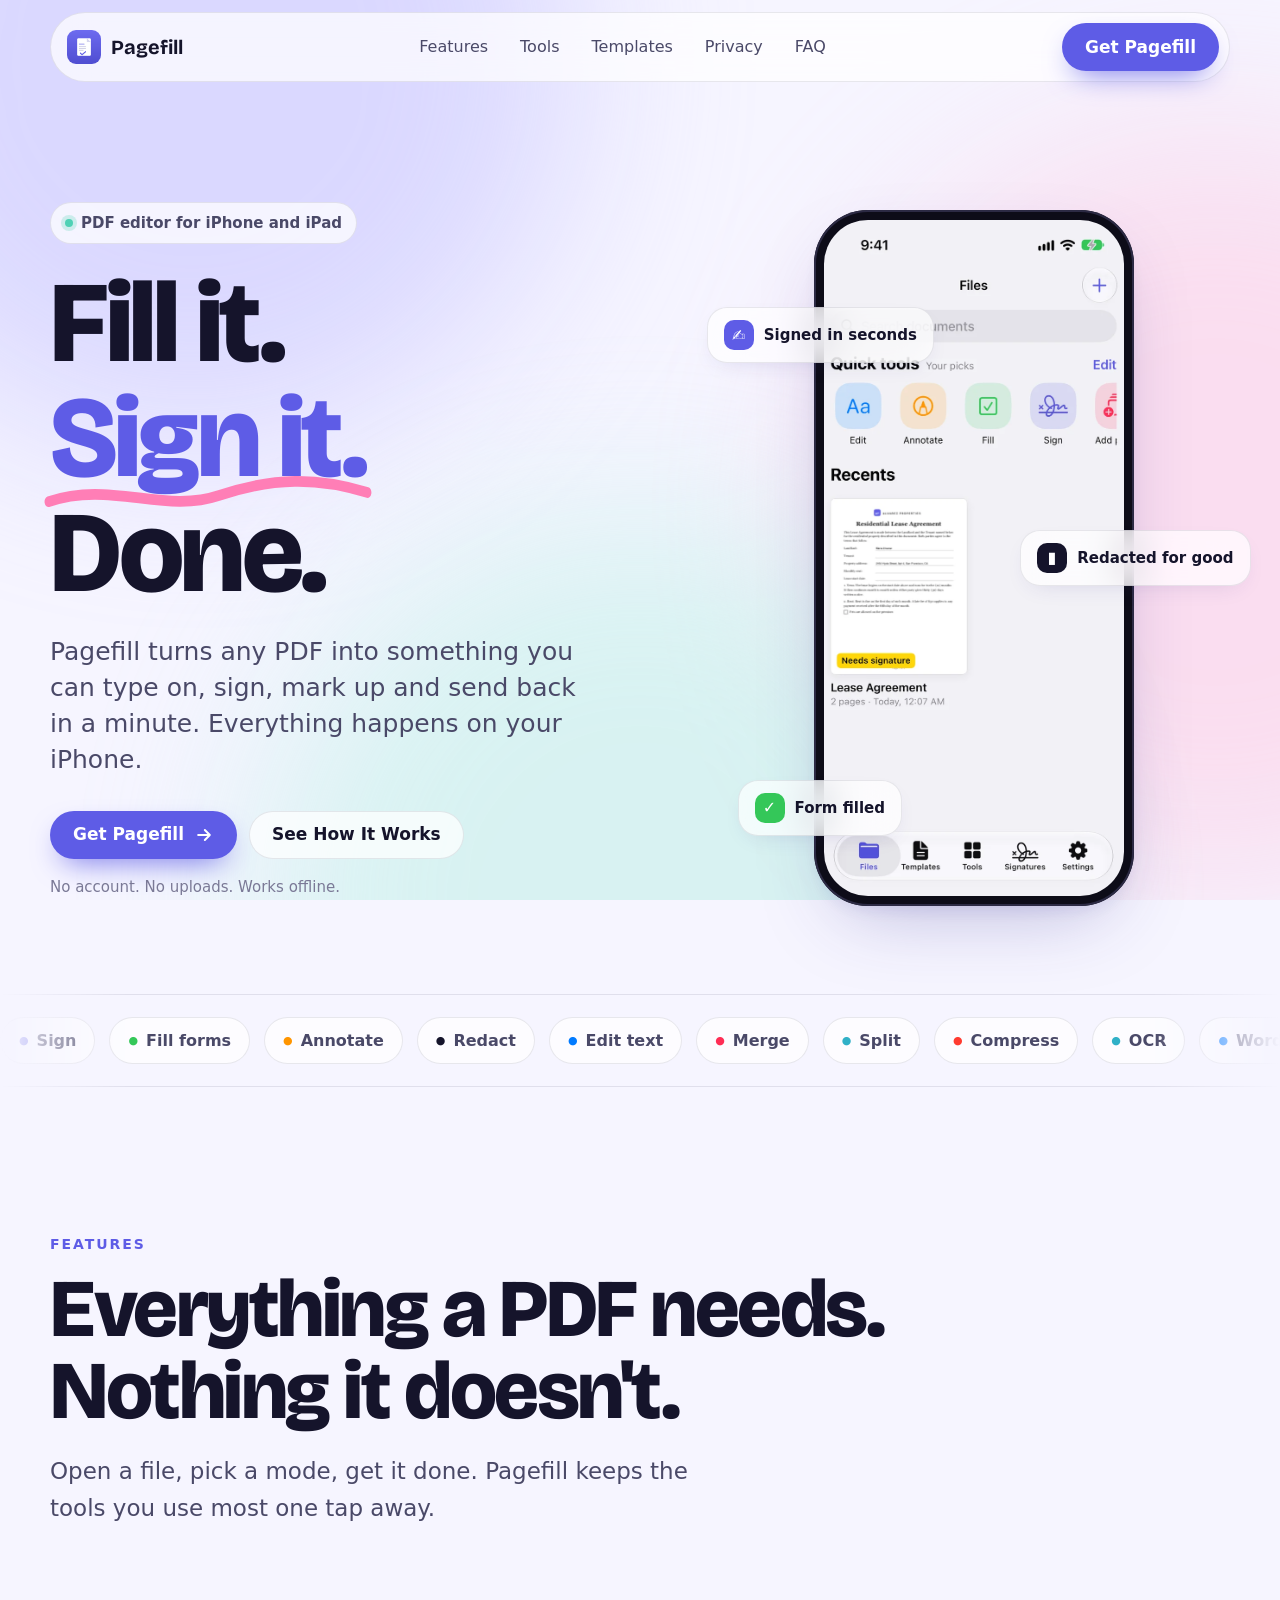
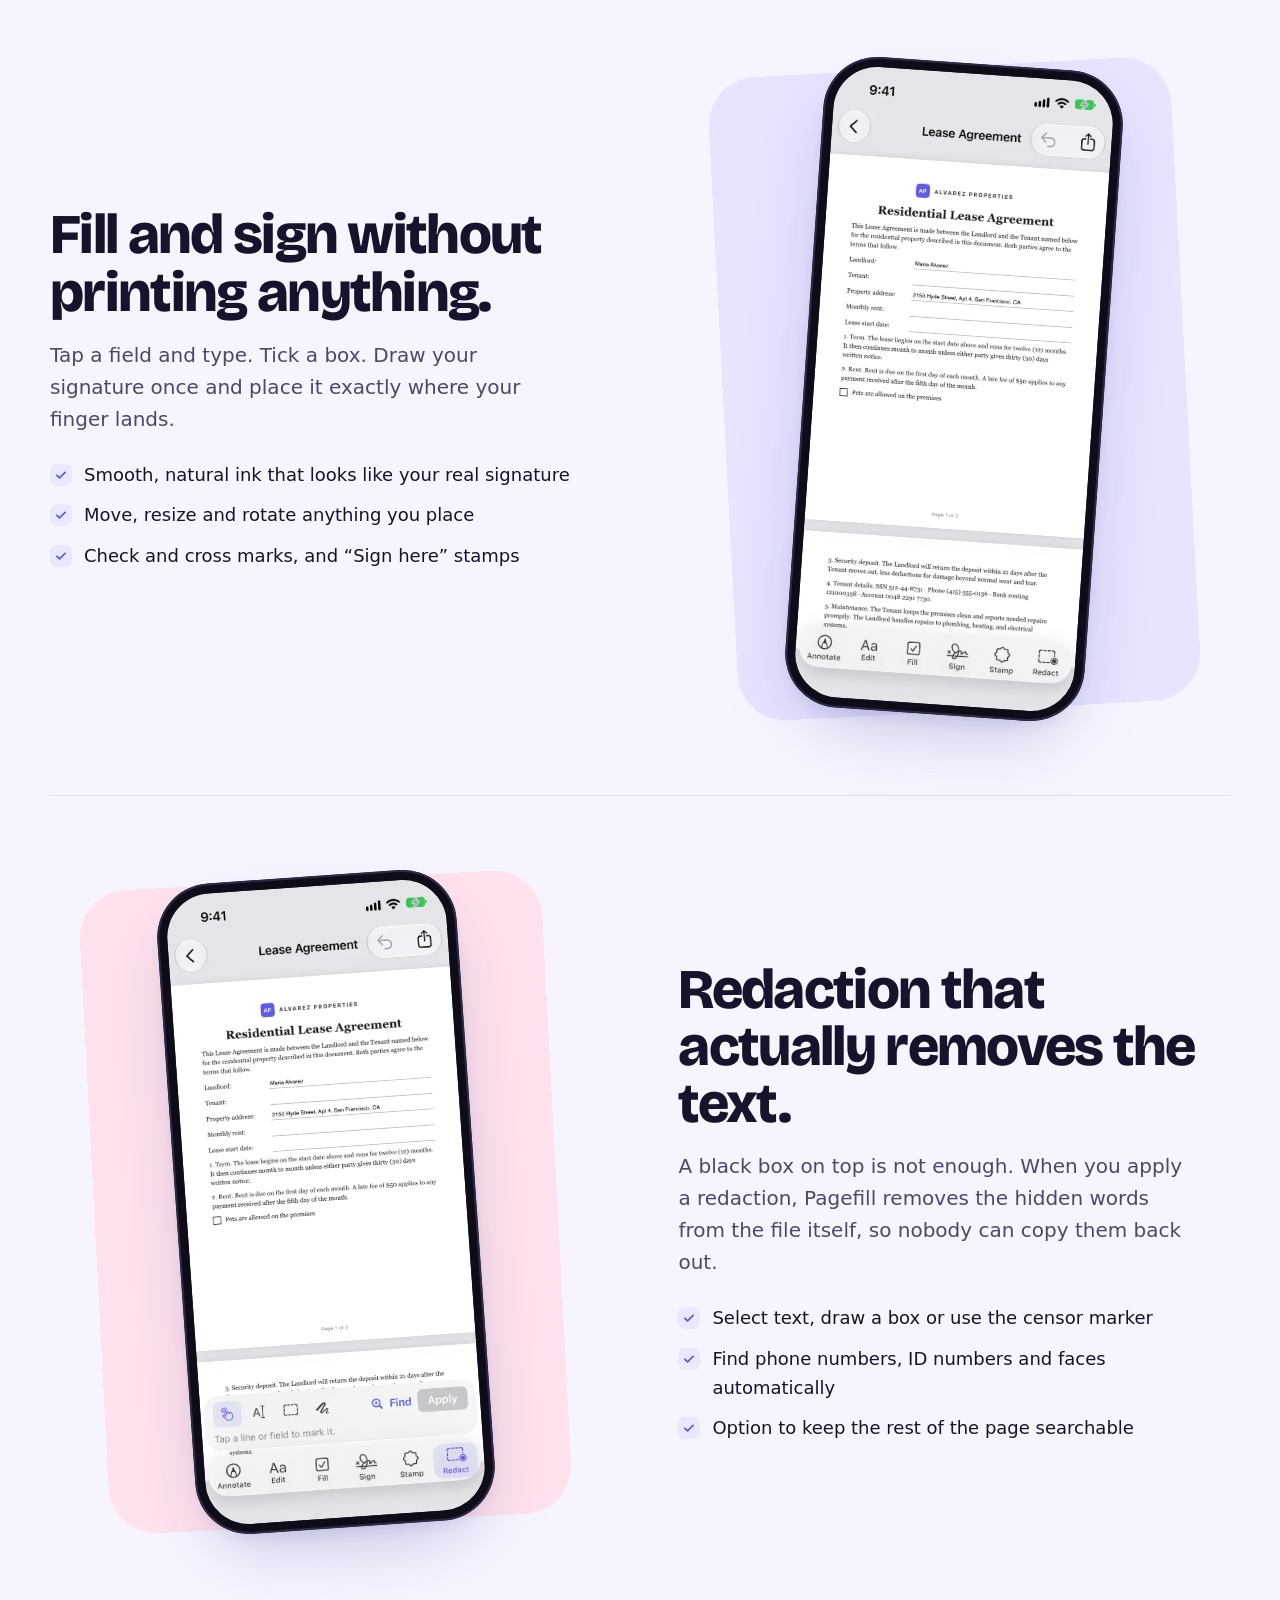
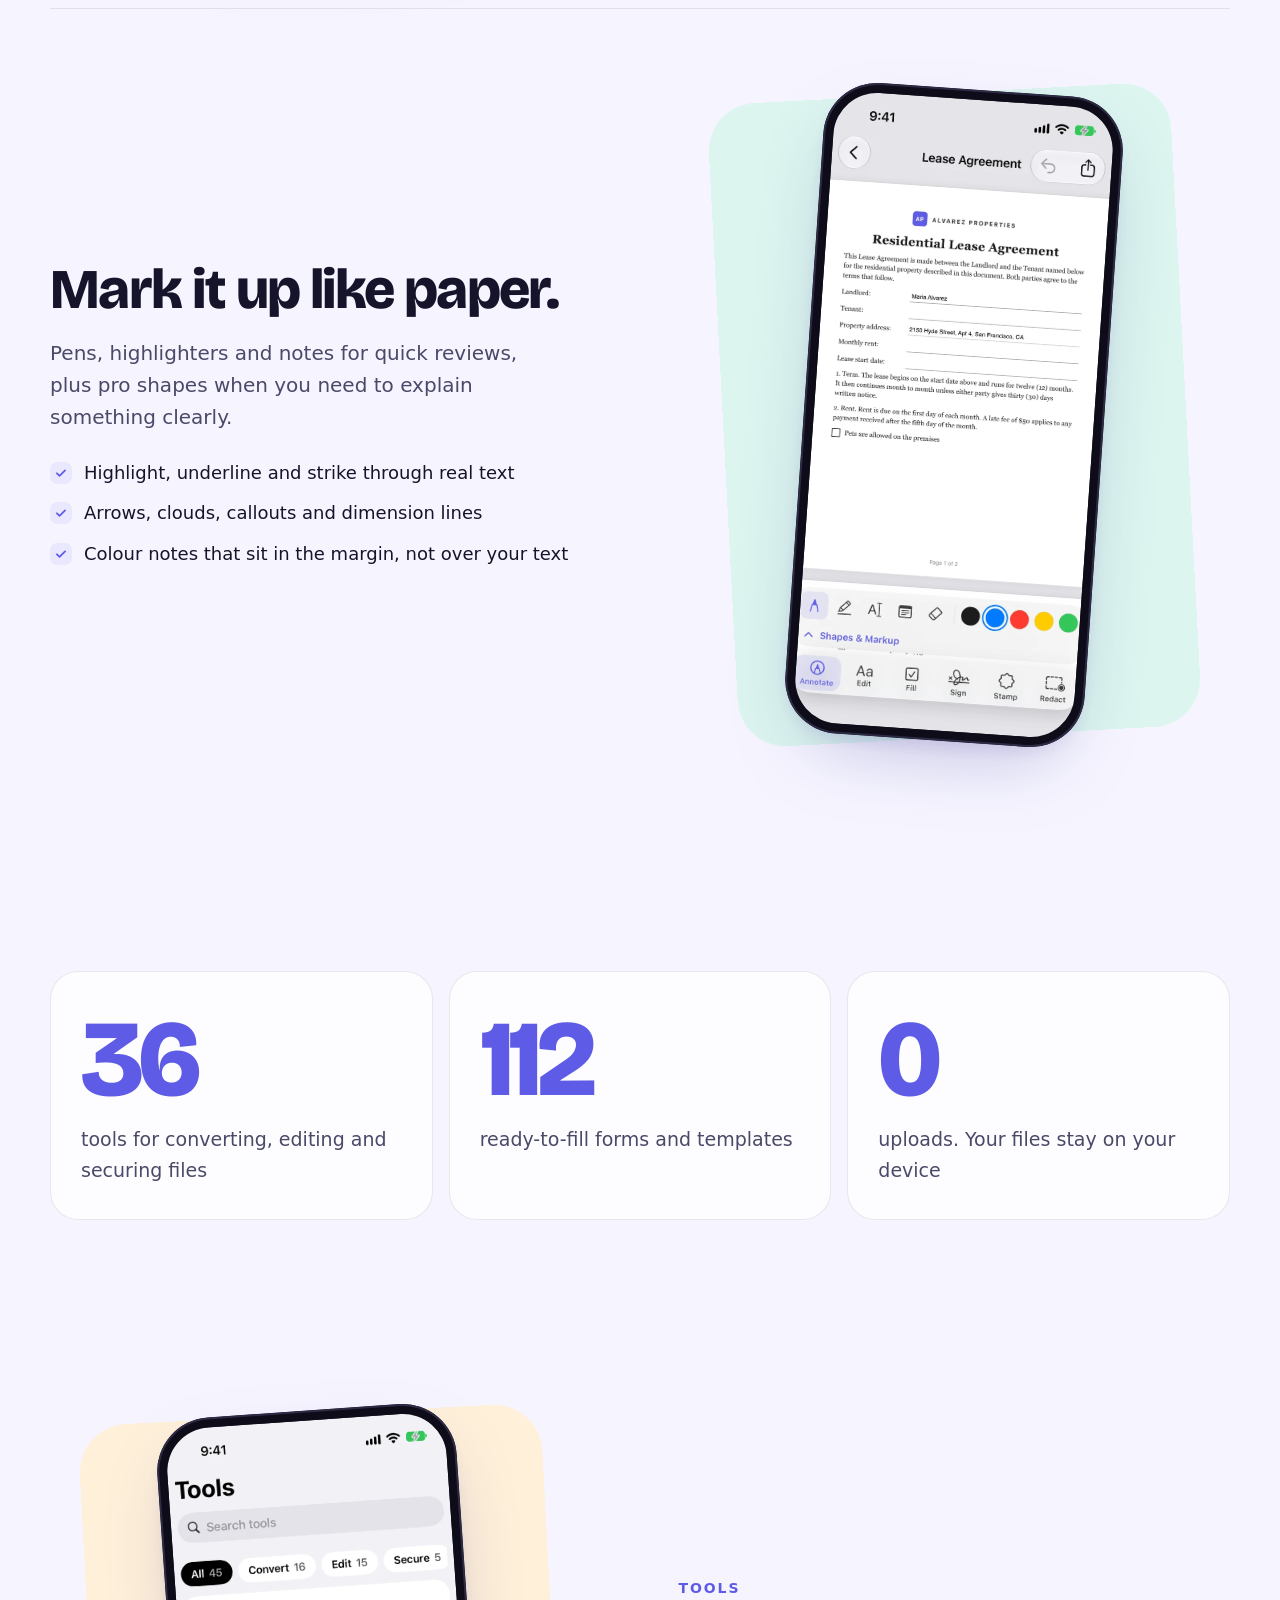
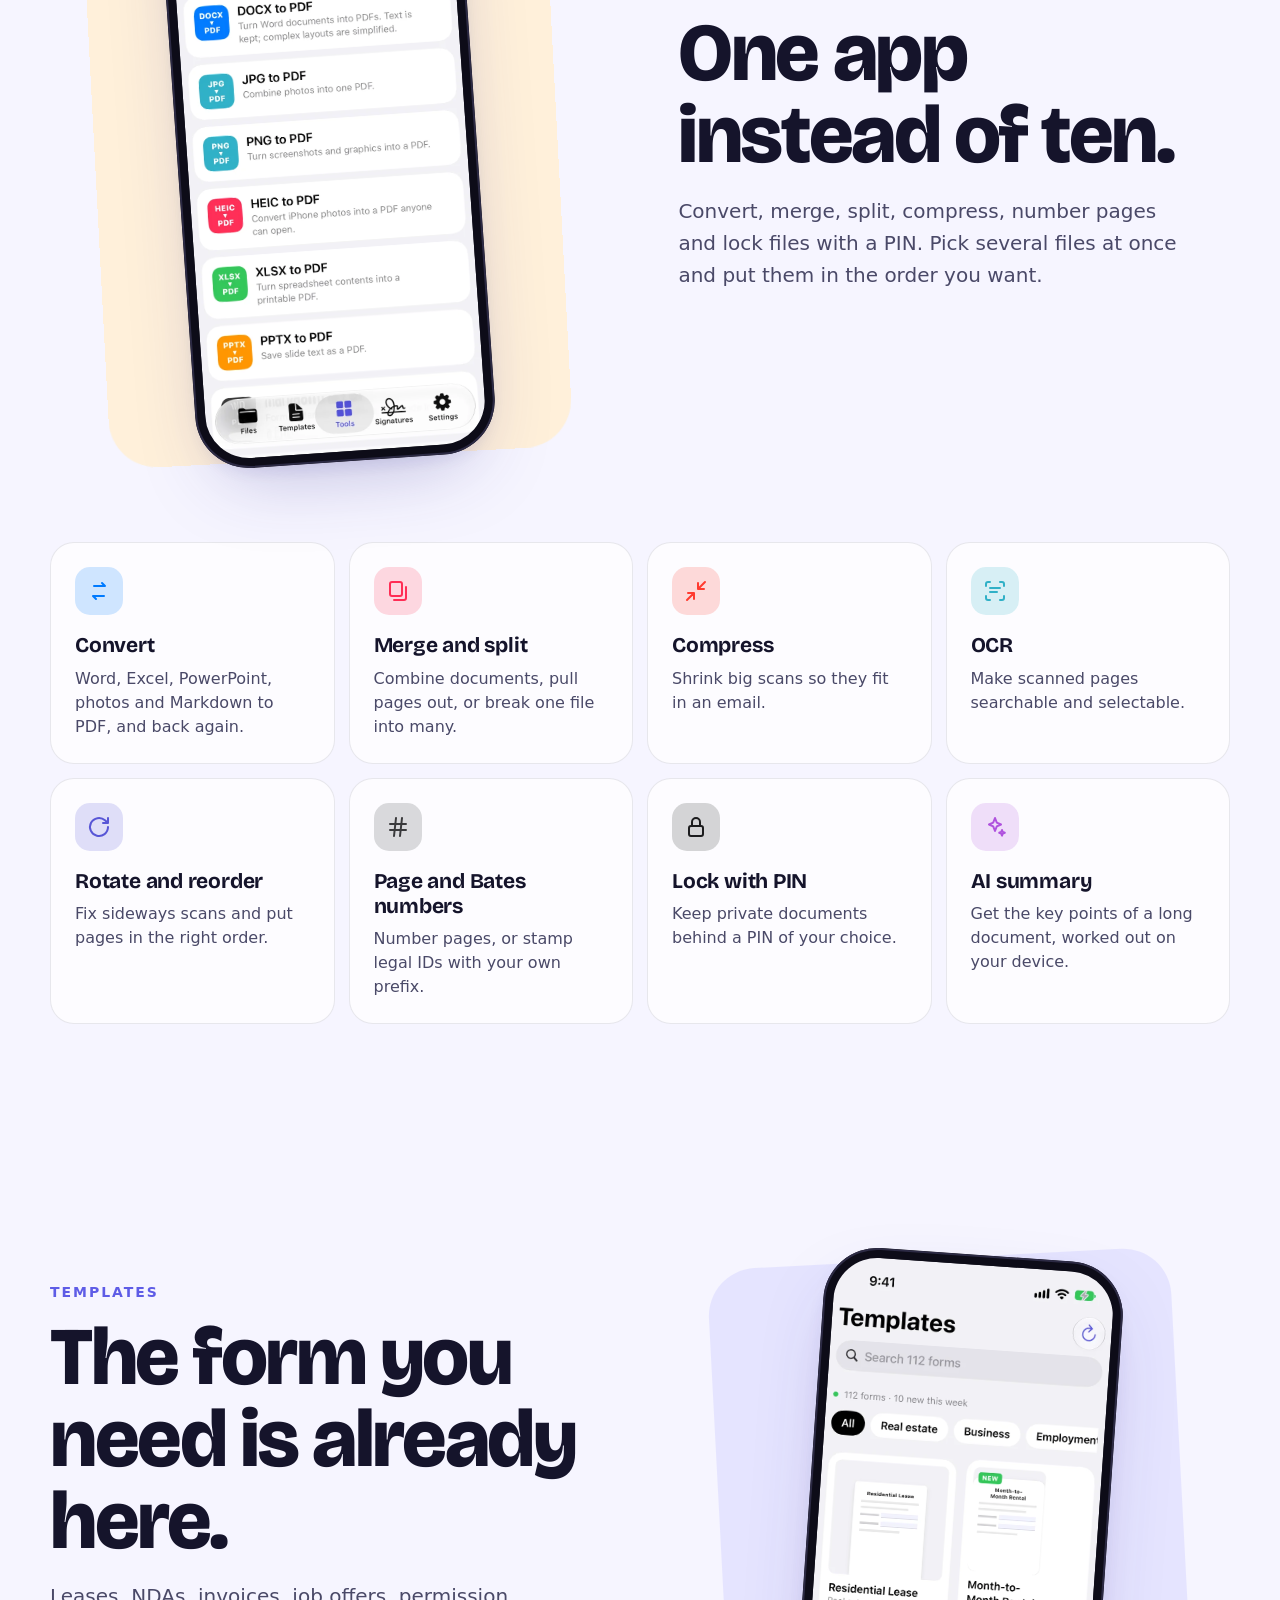
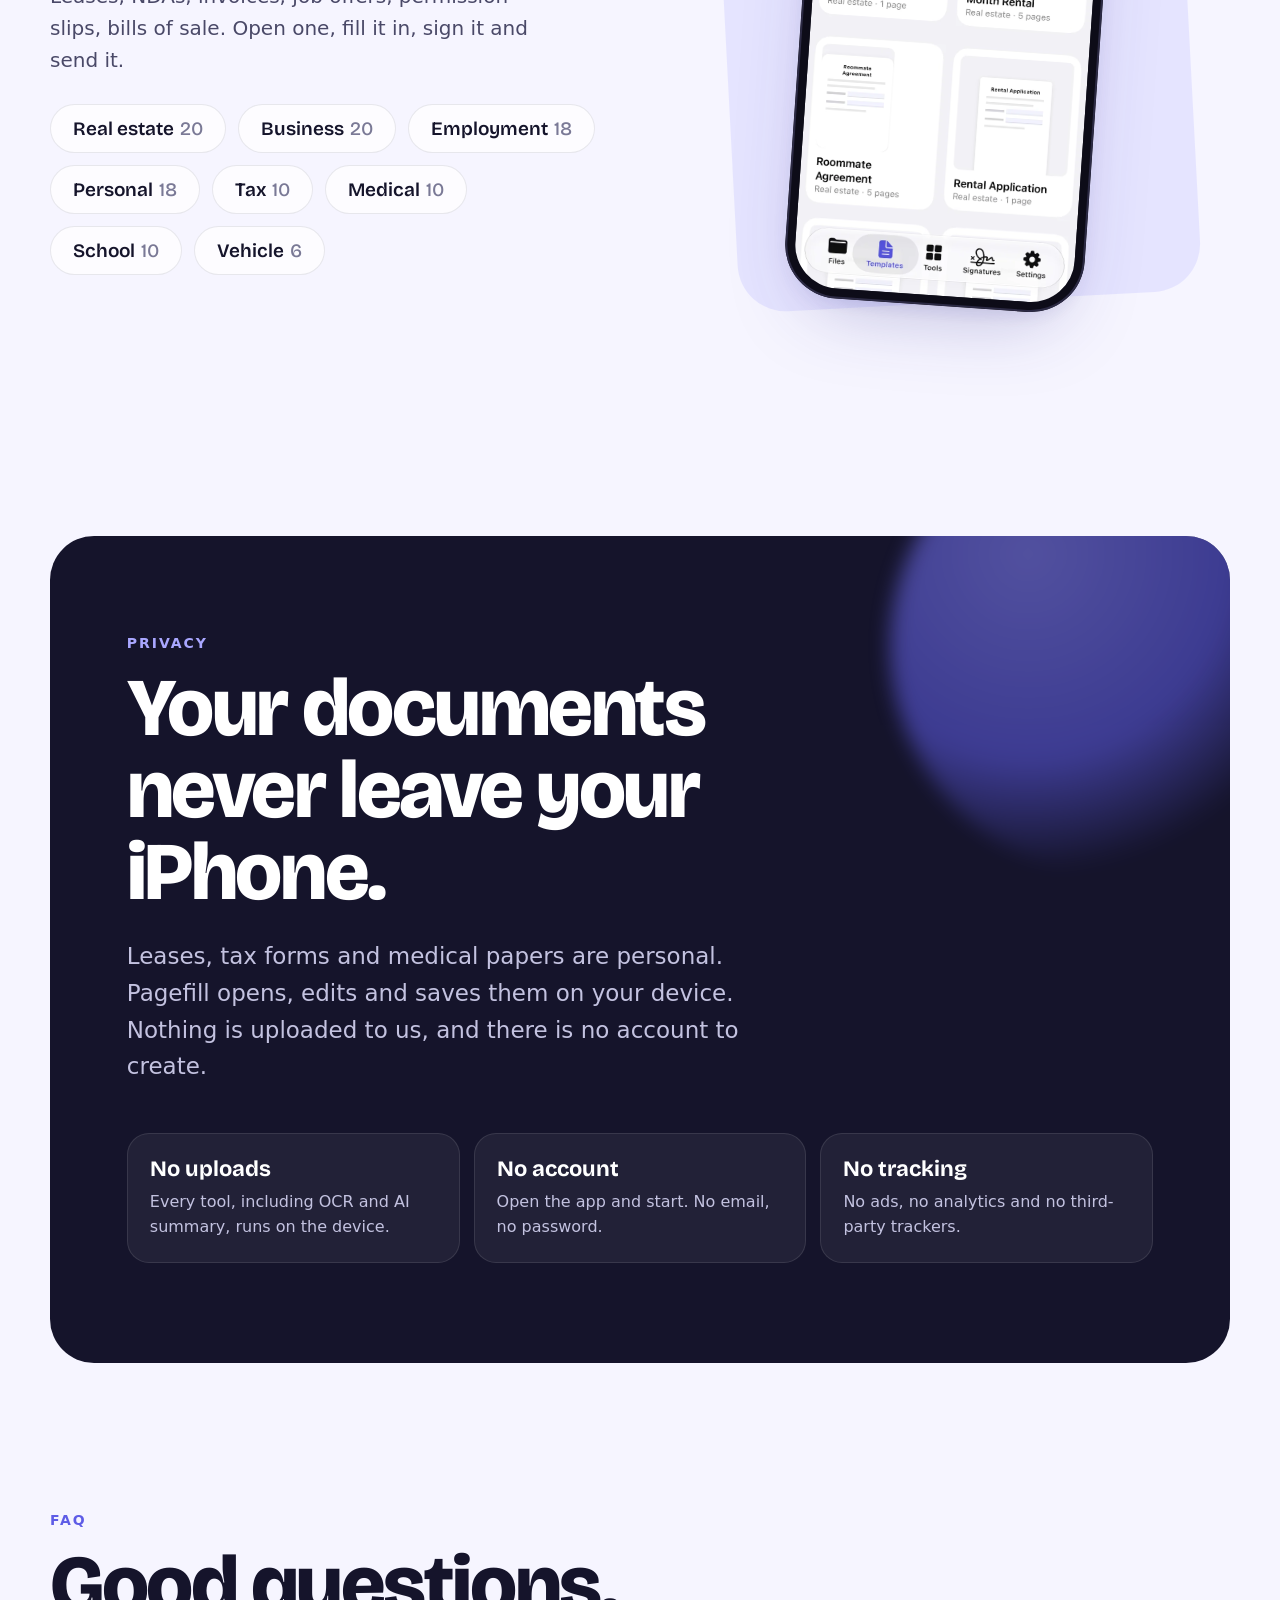
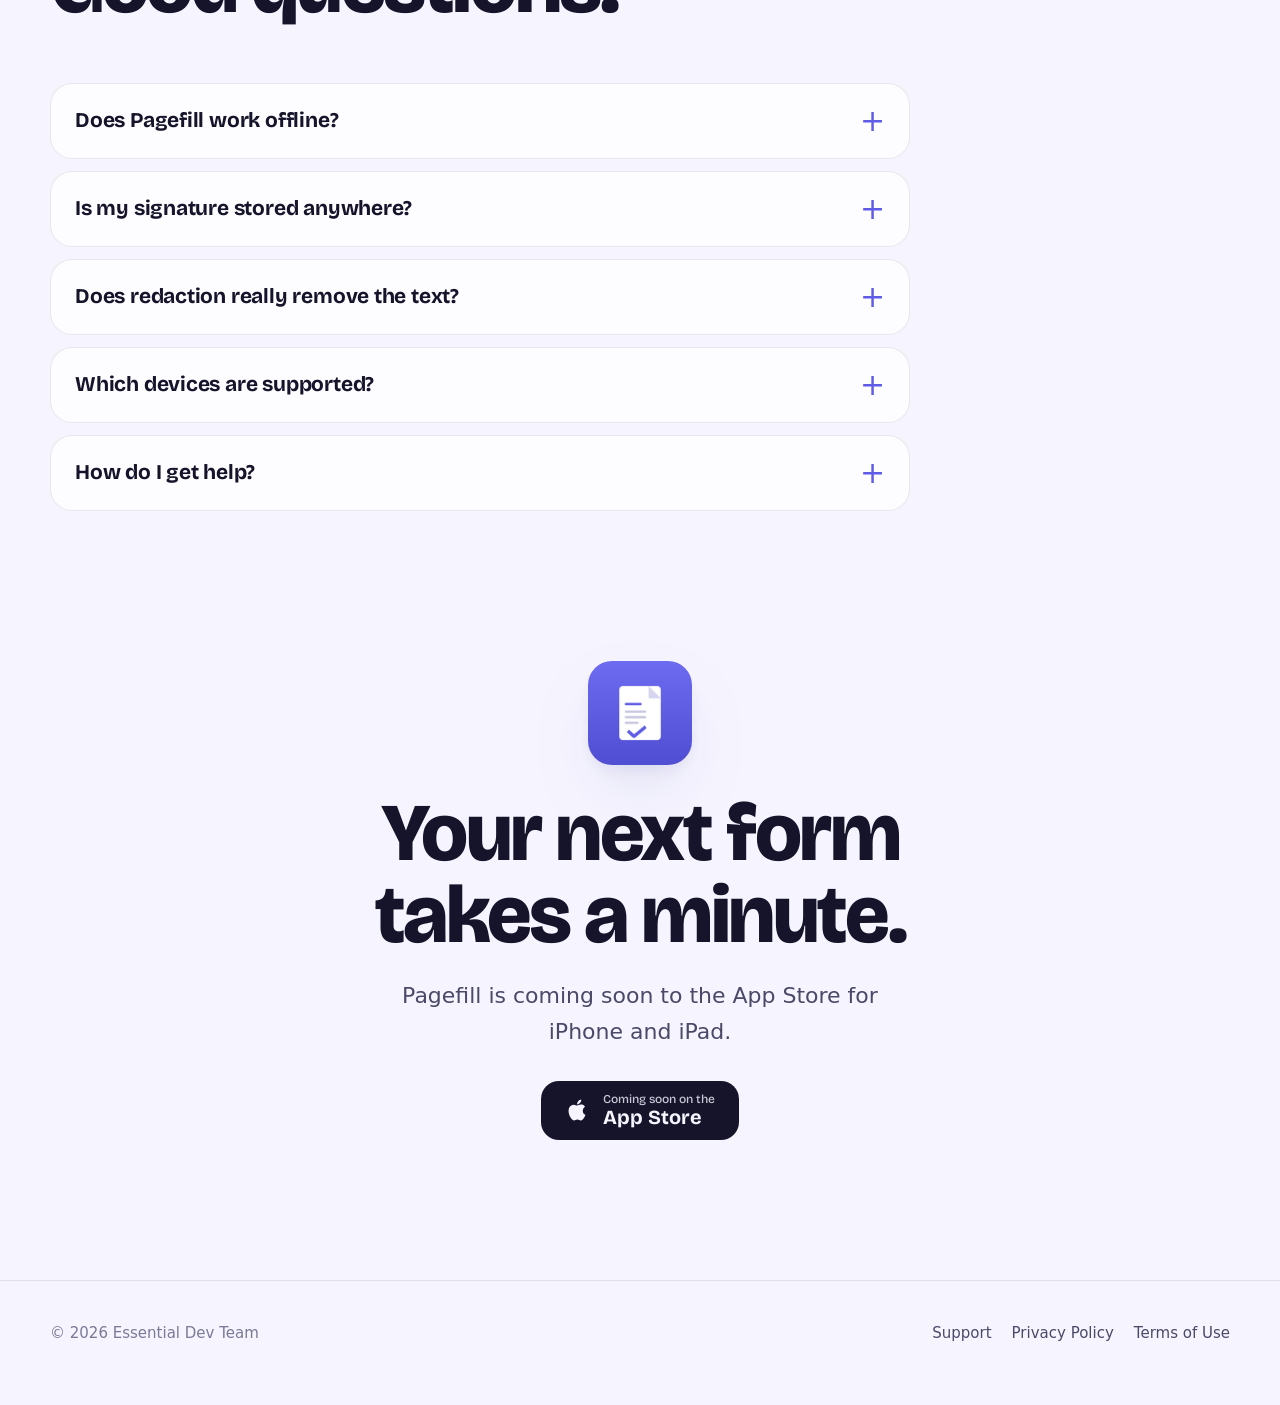
==== index.html @ 21ad703c "Pagefill website: landing page, privacy, terms, support Co-Authored-By: Claude Opus 5.5 <noreply@ant" ====
<!doctype html>
<html lang="en">
<head>
<meta charset="utf-8">
<meta name="viewport" content="width=device-width, initial-scale=1, viewport-fit=cover">
<title>Pagefill: Fill, Sign & Edit PDFs on iPhone</title>
<meta name="description" content="Pagefill is a PDF editor for iPhone and iPad. Fill forms, sign naturally, annotate, redact for real, and convert files. Everything happens on your device.">
<meta name="theme-color" content="#f6f5ff" media="(prefers-color-scheme: light)">
<meta name="theme-color" content="#0f0e1c" media="(prefers-color-scheme: dark)">
<meta property="og:title" content="Pagefill: Fill, Sign & Edit PDFs">
<meta property="og:description" content="Fill forms, sign, annotate and redact PDFs on iPhone. Your documents never leave your device.">
<meta property="og:image" content="assets/editor.webp">
<meta property="og:type" content="website">
<link rel="icon" href="assets/favicon.png">
<link rel="apple-touch-icon" href="assets/apple-touch-icon.png">
<link rel="preconnect" href="https://fonts.googleapis.com">
<link rel="preconnect" href="https://fonts.gstatic.com" crossorigin>
<link href="https://fonts.googleapis.com/css2?family=Bricolage+Grotesque:opsz,wght@12..96,600;12..96,700;12..96,800&display=swap" rel="stylesheet">
<link rel="stylesheet" href="styles.css">
<script type="application/ld+json">
{"@context":"https://schema.org","@type":"SoftwareApplication","name":"Pagefill","operatingSystem":"iOS 17 or later","applicationCategory":"BusinessApplication","description":"Fill, sign, annotate, redact and convert PDFs on iPhone and iPad. Everything happens on your device.","publisher":{"@type":"Organization","name":"Essential Dev Team"}}
</script>
</head>
<body>
<a class="skip" href="#main">Skip to content</a>
<div class="aurora" aria-hidden="true"><span></span><span></span><span></span></div>

<header class="nav" id="nav">
  <a class="brand" href="./"><img src="assets/icon.png" alt="" width="34" height="34">Pagefill</a>
  <nav class="nav-links" aria-label="Main">
    <a href="#features">Features</a>
    <a href="#tools">Tools</a>
    <a href="#templates">Templates</a>
    <a href="#privacy">Privacy</a>
    <a href="#faq">FAQ</a>
  </nav>
  <a class="btn btn-primary" href="#get">Get Pagefill</a>
</header>

<main id="main">
  <div class="wrap hero">
    <div>
      <span class="eyebrow reveal"><i></i>PDF editor for iPhone and iPad</span>
      <h1 class="reveal" style="--d:.08s">Fill it.<br><span class="ink">Sign it.<svg class="sig" viewBox="0 0 300 30" preserveAspectRatio="none" aria-hidden="true"><path pathLength="1" d="M4 20 C 60 6, 110 28, 160 16 S 250 4, 296 14"/></svg></span><br>Done.</h1>
      <p class="lead reveal" style="--d:.16s">Pagefill turns any PDF into something you can type on, sign, mark up and send back in a minute. Everything happens on your iPhone.</p>
      <div class="cta-row reveal" style="--d:.24s">
        <a class="btn btn-primary" href="#get">Get Pagefill
          <svg viewBox="0 0 24 24" fill="none" stroke="currentColor" stroke-width="2.4" stroke-linecap="round" stroke-linejoin="round" aria-hidden="true"><path d="M5 12h14M13 6l6 6-6 6"/></svg></a>
        <a class="btn btn-ghost" href="#features">See How It Works</a>
      </div>
      <p class="fine reveal" style="--d:.3s">No account. No uploads. Works offline.</p>
    </div>
    <div class="phone-stage reveal" style="--d:.2s">
      <div class="phone"><img src="assets/home.webp" alt="Pagefill home screen with quick tools and a lease agreement that needs a signature" width="360" height="783"></div>
      <div class="chip c1"><b style="background:#5e5ce6">✍︎</b>Signed in seconds</div>
      <div class="chip c2"><b style="background:#15142b">▮</b>Redacted for good</div>
      <div class="chip c3"><b style="background:#34c759">✓</b>Form filled</div>
    </div>
  </div>

  <div class="marquee" aria-hidden="true">
    <div class="marquee-track" id="marquee">
      <span class="pill" style="--c:#5e5ce6">Sign</span><span class="pill" style="--c:#34c759">Fill forms</span><span class="pill" style="--c:#ff9500">Annotate</span><span class="pill" style="--c:#15142b">Redact</span><span class="pill" style="--c:#007aff">Edit text</span><span class="pill" style="--c:#ff2d55">Merge</span><span class="pill" style="--c:#30b0c7">Split</span><span class="pill" style="--c:#ff3b30">Compress</span><span class="pill" style="--c:#30b0c7">OCR</span><span class="pill" style="--c:#007aff">Word to PDF</span><span class="pill" style="--c:#30b0c7">JPG to PDF</span><span class="pill" style="--c:#34c759">PDF to Excel</span><span class="pill" style="--c:#1c1c1e">Lock with PIN</span><span class="pill" style="--c:#8e8e93">Page numbers</span><span class="pill" style="--c:#ff3b30">Stamps</span><span class="pill" style="--c:#af52de">AI summary</span>
    </div>
  </div>

  <section id="features">
    <div class="wrap">
      <div class="section-head reveal">
        <span class="kicker">Features</span>
        <h2>Everything a PDF needs. Nothing it doesn't.</h2>
        <p>Open a file, pick a mode, get it done. Pagefill keeps the tools you use most one tap away.</p>
      </div>

      <div class="feature">
        <div class="feature-text reveal">
          <h3>Fill and sign without printing anything.</h3>
          <p>Tap a field and type. Tick a box. Draw your signature once and place it exactly where your finger lands.</p>
          <ul>
            <li>Smooth, natural ink that looks like your real signature</li>
            <li>Move, resize and rotate anything you place</li>
            <li>Check and cross marks, and “Sign here” stamps</li>
          </ul>
        </div>
        <div class="feature-media tilt-r reveal" style="--tint:#e4e3ff;--d:.1s">
          <div class="phone"><img src="assets/editor.webp" alt="A residential lease open in the Pagefill editor with Annotate, Edit, Fill, Sign, Stamp and Redact modes" loading="lazy" width="360" height="783"></div>
        </div>
      </div>

      <div class="feature flip">
        <div class="feature-text reveal">
          <h3>Redaction that actually removes the text.</h3>
          <p>A black box on top is not enough. When you apply a redaction, Pagefill removes the hidden words from the file itself, so nobody can copy them back out.</p>
          <ul>
            <li>Select text, draw a box or use the censor marker</li>
            <li>Find phone numbers, ID numbers and faces automatically</li>
            <li>Option to keep the rest of the page searchable</li>
          </ul>
        </div>
        <div class="feature-media tilt-l reveal" style="--tint:#ffe0ec;--d:.1s">
          <div class="phone"><img src="assets/redact.webp" alt="Redact mode in Pagefill with tap, text, box and marker tools and a Find button" loading="lazy" width="360" height="783"></div>
        </div>
      </div>

      <div class="feature">
        <div class="feature-text reveal">
          <h3>Mark it up like paper.</h3>
          <p>Pens, highlighters and notes for quick reviews, plus pro shapes when you need to explain something clearly.</p>
          <ul>
            <li>Highlight, underline and strike through real text</li>
            <li>Arrows, clouds, callouts and dimension lines</li>
            <li>Colour notes that sit in the margin, not over your text</li>
          </ul>
        </div>
        <div class="feature-media tilt-r reveal" style="--tint:#d9f6ee;--d:.1s">
          <div class="phone"><img src="assets/annotate.webp" alt="Annotate mode with pen, highlighter, text and eraser tools and a colour row" loading="lazy" width="360" height="783"></div>
        </div>
      </div>
    </div>
  </section>

  <section>
    <div class="wrap stats">
      <div class="stat reveal"><strong data-count="36">36</strong><span>tools for converting, editing and securing files</span></div>
      <div class="stat reveal" style="--d:.1s"><strong data-count="112">112</strong><span>ready-to-fill forms and templates</span></div>
      <div class="stat reveal" style="--d:.2s"><strong data-count="0">0</strong><span>uploads. Your files stay on your device</span></div>
    </div>
  </section>

  <section id="tools">
    <div class="wrap">
      <div class="feature flip" style="padding-top:0">
        <div class="feature-text reveal">
          <span class="kicker">Tools</span>
          <h2>One app instead of ten.</h2>
          <p>Convert, merge, split, compress, number pages and lock files with a PIN. Pick several files at once and put them in the order you want.</p>
        </div>
        <div class="feature-media tilt-l reveal" style="--tint:#fff0d6;--d:.1s">
          <div class="phone"><img src="assets/tools.webp" alt="Tools screen with Word, JPG, PNG, HEIC, Excel and PowerPoint to PDF converters" loading="lazy" width="360" height="783"></div>
        </div>
      </div>

      <div class="tools">
        <article class="tool reveal" style="--c:#007aff"><div class="ic"><svg viewBox="0 0 24 24" fill="none" stroke="currentColor" stroke-width="2" stroke-linecap="round" stroke-linejoin="round" aria-hidden="true"><path d="M7 7h11l-3-3M17 17H6l3 3"/></svg></div><h4>Convert</h4><p>Word, Excel, PowerPoint, photos and Markdown to PDF, and back again.</p></article>
        <article class="tool reveal" style="--c:#ff2d55;--d:.06s"><div class="ic"><svg viewBox="0 0 24 24" fill="none" stroke="currentColor" stroke-width="2" stroke-linecap="round" stroke-linejoin="round" aria-hidden="true"><rect x="4" y="3" width="12" height="14" rx="2"/><path d="M8 21h10a2 2 0 0 0 2-2V8"/></svg></div><h4>Merge and split</h4><p>Combine documents, pull pages out, or break one file into many.</p></article>
        <article class="tool reveal" style="--c:#ff3b30;--d:.12s"><div class="ic"><svg viewBox="0 0 24 24" fill="none" stroke="currentColor" stroke-width="2" stroke-linecap="round" stroke-linejoin="round" aria-hidden="true"><path d="M4 14h6v6M20 10h-6V4M14 10l7-7M3 21l7-7"/></svg></div><h4>Compress</h4><p>Shrink big scans so they fit in an email.</p></article>
        <article class="tool reveal" style="--c:#30b0c7;--d:.18s"><div class="ic"><svg viewBox="0 0 24 24" fill="none" stroke="currentColor" stroke-width="2" stroke-linecap="round" stroke-linejoin="round" aria-hidden="true"><path d="M3 7V5a2 2 0 0 1 2-2h2M17 3h2a2 2 0 0 1 2 2v2M21 17v2a2 2 0 0 1-2 2h-2M7 21H5a2 2 0 0 1-2-2v-2M7 9h10M7 13h7"/></svg></div><h4>OCR</h4><p>Make scanned pages searchable and selectable.</p></article>
        <article class="tool reveal" style="--c:#5856d6"><div class="ic"><svg viewBox="0 0 24 24" fill="none" stroke="currentColor" stroke-width="2" stroke-linecap="round" stroke-linejoin="round" aria-hidden="true"><path d="M21 12a9 9 0 1 1-3-6.7L21 8M21 3v5h-5"/></svg></div><h4>Rotate and reorder</h4><p>Fix sideways scans and put pages in the right order.</p></article>
        <article class="tool reveal" style="--c:#3a3a3c;--d:.06s"><div class="ic"><svg viewBox="0 0 24 24" fill="none" stroke="currentColor" stroke-width="2" stroke-linecap="round" stroke-linejoin="round" aria-hidden="true"><path d="M4 9h16M4 15h16M10 3 8 21M16 3l-2 18"/></svg></div><h4>Page and Bates numbers</h4><p>Number pages, or stamp legal IDs with your own prefix.</p></article>
        <article class="tool reveal" style="--c:#1c1c1e;--d:.12s"><div class="ic"><svg viewBox="0 0 24 24" fill="none" stroke="currentColor" stroke-width="2" stroke-linecap="round" stroke-linejoin="round" aria-hidden="true"><rect x="5" y="11" width="14" height="10" rx="2"/><path d="M8 11V7a4 4 0 0 1 8 0v4"/></svg></div><h4>Lock with PIN</h4><p>Keep private documents behind a PIN of your choice.</p></article>
        <article class="tool reveal" style="--c:#af52de;--d:.18s"><div class="ic"><svg viewBox="0 0 24 24" fill="none" stroke="currentColor" stroke-width="2" stroke-linecap="round" stroke-linejoin="round" aria-hidden="true"><path d="M12 3l1.8 4.6L18 9.5l-4.2 1.9L12 16l-1.8-4.6L6 9.5l4.2-1.9zM19 15l.8 2 2 .8-2 .8-.8 2-.8-2-2-.8 2-.8z"/></svg></div><h4>AI summary</h4><p>Get the key points of a long document, worked out on your device.</p></article>
      </div>
    </div>
  </section>

  <section id="templates">
    <div class="wrap">
      <div class="feature">
        <div class="feature-text reveal">
          <span class="kicker">Templates</span>
          <h2>The form you need is already here.</h2>
          <p>Leases, NDAs, invoices, job offers, permission slips, bills of sale. Open one, fill it in, sign it and send it.</p>
          <div class="cats" style="margin-top:28px">
            <span class="cat">Real estate<em>20</em></span>
            <span class="cat">Business<em>20</em></span>
            <span class="cat">Employment<em>18</em></span>
            <span class="cat">Personal<em>18</em></span>
            <span class="cat">Tax<em>10</em></span>
            <span class="cat">Medical<em>10</em></span>
            <span class="cat">School<em>10</em></span>
            <span class="cat">Vehicle<em>6</em></span>
          </div>
        </div>
        <div class="feature-media tilt-r reveal" style="--tint:#e4e3ff;--d:.1s">
          <div class="phone"><img src="assets/templates.webp" alt="Templates screen showing 112 forms with Real estate, Business and Employment filters" loading="lazy" width="360" height="783"></div>
        </div>
      </div>
    </div>
  </section>

  <section id="privacy">
    <div class="wrap">
      <div class="band reveal">
        <div class="orb" aria-hidden="true"></div>
        <span class="kicker" style="color:#a9a7ff">Privacy</span>
        <h2>Your documents never leave your iPhone.</h2>
        <p>Leases, tax forms and medical papers are personal. Pagefill opens, edits and saves them on your device. Nothing is uploaded to us, and there is no account to create.</p>
        <div class="promises">
          <div class="promise"><strong>No uploads</strong><span>Every tool, including OCR and AI summary, runs on the device.</span></div>
          <div class="promise"><strong>No account</strong><span>Open the app and start. No email, no password.</span></div>
          <div class="promise"><strong>No tracking</strong><span>No ads, no analytics and no third-party trackers.</span></div>
        </div>
      </div>
    </div>
  </section>

  <section id="faq">
    <div class="wrap">
      <div class="section-head reveal">
        <span class="kicker">FAQ</span>
        <h2>Good questions.</h2>
      </div>
      <div class="faq">
        <details class="reveal"><summary>Does Pagefill work offline?</summary><p>Yes. Every tool runs on your iPhone or iPad, so you can fill, sign and convert documents on a plane or anywhere without signal.</p></details>
        <details class="reveal"><summary>Is my signature stored anywhere?</summary><p>Your saved signatures stay on your device. You can delete any of them from the Signatures tab at any time.</p></details>
        <details class="reveal"><summary>Does redaction really remove the text?</summary><p>Yes. When you apply a redaction, the marked pages are rebuilt so the hidden words no longer exist in the file. They can't be copied, searched or recovered from the saved PDF.</p></details>
        <details class="reveal"><summary>Which devices are supported?</summary><p>Pagefill runs on iPhone and iPad with iOS 17 or later.</p></details>
        <details class="reveal"><summary>How do I get help?</summary><p>Write to us at <a href="mailto:essentialdevteam@gmail.com">essentialdevteam@gmail.com</a> or visit the <a href="support.html">support page</a>. We read every message.</p></details>
      </div>
    </div>
  </section>

  <section id="get" class="final">
    <div class="wrap reveal">
      <img src="assets/icon.png" alt="Pagefill app icon" width="104" height="104">
      <h2>Your next form takes a minute.</h2>
      <p>Pagefill is coming soon to the App Store for iPhone and iPad.</p>
      <span class="store-badge" role="img" aria-label="Coming soon on the App Store">
        <svg viewBox="0 0 24 24" aria-hidden="true"><path d="M16.4 12.6c0-2.4 2-3.6 2.1-3.7-1.1-1.7-2.9-1.9-3.5-1.9-1.5-.2-2.9.9-3.7.9-.8 0-1.9-.9-3.2-.8-1.6 0-3.1 1-4 2.4-1.7 3-.4 7.3 1.2 9.7.8 1.2 1.8 2.5 3 2.4 1.2 0 1.7-.8 3.1-.8 1.5 0 1.9.8 3.2.8 1.3 0 2.2-1.2 3-2.4.9-1.4 1.3-2.7 1.3-2.8-.1 0-2.5-1-2.5-3.8zM14 5.4c.7-.8 1.1-1.9 1-3-1 0-2.1.7-2.8 1.5-.6.7-1.2 1.8-1 2.9 1 .1 2.1-.6 2.8-1.4z"/></svg>
        <span><small>Coming soon on the</small>App Store</span>
      </span>
    </div>
  </section>
</main>

<footer>
  <div class="wrap foot">
    <span>© <span id="year">2026</span> Essential Dev Team</span>
    <nav aria-label="Legal">
      <a href="support.html">Support</a>
      <a href="privacy.html">Privacy Policy</a>
      <a href="terms.html">Terms of Use</a>
    </nav>
  </div>
</footer>
<script src="script.js" defer></script>
</body>
</html>
---- styles.css ----
/* Pagefill — site styles. Tokens first, light + dark. */
:root {
  --bg: #f6f5ff;
  --bg-2: #ffffff;
  --ink: #15142b;
  --ink-2: #4a4968;
  --ink-3: #7a7996;
  --line: rgba(21, 20, 43, .09);
  --card: rgba(255, 255, 255, .72);
  --card-solid: #ffffff;
  --accent: #5e5ce6;
  --accent-ink: #ffffff;
  --accent-soft: #e9e8ff;
  --pink: #ff7eb6;
  --mint: #4fd1b5;
  --amber: #ffb547;
  --coral: #ff6b5b;
  --shadow: 0 30px 80px -30px rgba(52, 46, 140, .35), 0 8px 24px -12px rgba(52, 46, 140, .18);
  --radius: 28px;
  --wrap: 1180px;
  --display: "Bricolage Grotesque", ui-rounded, "SF Pro Rounded", system-ui, sans-serif;
  --body: -apple-system, BlinkMacSystemFont, "SF Pro Text", "Inter", system-ui, sans-serif;
  color-scheme: light;
}
@media (prefers-color-scheme: dark) {
  :root {
    --bg: #0f0e1c;
    --bg-2: #17162a;
    --ink: #f4f3ff;
    --ink-2: #c3c2e0;
    --ink-3: #8f8eb0;
    --line: rgba(255, 255, 255, .09);
    --card: rgba(32, 30, 58, .66);
    --card-solid: #1d1c33;
    --accent: #8583ff;
    --accent-ink: #0f0e1c;
    --accent-soft: #26244d;
    --shadow: 0 30px 80px -30px rgba(0, 0, 0, .7), 0 8px 24px -12px rgba(0, 0, 0, .5);
    color-scheme: dark;
  }
}

* { box-sizing: border-box; }
html { scroll-behavior: smooth; -webkit-text-size-adjust: 100%; }
body {
  margin: 0;
  background: var(--bg);
  color: var(--ink);
  font: 400 18px/1.6 var(--body);
  overflow-x: hidden;
  -webkit-font-smoothing: antialiased;
}
img { max-width: 100%; display: block; }
a { color: var(--accent); text-decoration: none; }
a:hover { text-decoration: underline; text-underline-offset: 3px; }
.wrap { width: min(var(--wrap), 100% - 32px); margin-inline: auto; }
.skip { position: absolute; left: -999px; }
.skip:focus { left: 16px; top: 16px; z-index: 99; background: var(--card-solid); padding: 8px 14px; border-radius: 12px; }
:focus-visible { outline: 3px solid var(--accent); outline-offset: 3px; border-radius: 8px; }

/* Ambient background blobs */
.aurora { position: fixed; inset: 0; z-index: -1; pointer-events: none; overflow: hidden; }
.aurora span {
  position: absolute; width: 60vmax; height: 60vmax; border-radius: 50%;
  filter: blur(90px); opacity: .45; animation: drift 26s ease-in-out infinite alternate;
}
.aurora span:nth-child(1) { background: #b9b6ff; top: -25vmax; left: -15vmax; }
.aurora span:nth-child(2) { background: #ffc2dd; top: 10vmax; right: -25vmax; animation-delay: -8s; }
.aurora span:nth-child(3) { background: #b4f0e2; bottom: -30vmax; left: 20vmax; animation-delay: -16s; }
@media (prefers-color-scheme: dark) { .aurora span { opacity: .18; } }
@keyframes drift { to { transform: translate(6vmax, 4vmax) scale(1.12); } }

/* Nav */
.nav {
  position: sticky; top: 12px; z-index: 50;
  margin: 12px auto 0; width: min(var(--wrap), 100% - 24px);
  display: flex; align-items: center; justify-content: space-between; gap: 12px;
  padding: 10px 10px 10px 16px; border-radius: 999px;
  background: var(--card); border: 1px solid var(--line);
  backdrop-filter: blur(20px) saturate(1.6); -webkit-backdrop-filter: blur(20px) saturate(1.6);
  transition: box-shadow .3s;
}
.nav.scrolled { box-shadow: var(--shadow); }
.brand { display: flex; align-items: center; gap: 10px; color: var(--ink); font: 700 20px/1 var(--display); }
.brand:hover { text-decoration: none; }
.brand img { width: 34px; height: 34px; border-radius: 9px; }
.nav-links { display: flex; gap: 4px; }
.nav-links a { color: var(--ink-2); font-weight: 500; font-size: 16px; padding: 10px 14px; border-radius: 999px; }
.nav-links a:hover { background: var(--accent-soft); color: var(--ink); text-decoration: none; }
@media (max-width: 760px) { .nav-links { display: none; } }

/* Buttons */
.btn {
  display: inline-flex; align-items: center; justify-content: center; gap: 10px;
  min-height: 48px; padding: 12px 22px; border-radius: 999px;
  font: 600 17px/1 var(--body); border: 1px solid transparent; cursor: pointer;
  transition: transform .2s cubic-bezier(.2,.8,.2,1), box-shadow .2s, background .2s;
}
.btn:hover { text-decoration: none; transform: translateY(-2px); }
.btn:active { transform: scale(.97); }
.btn-primary { background: var(--accent); color: var(--accent-ink); box-shadow: 0 12px 30px -12px var(--accent); }
.btn-ghost { background: var(--card); color: var(--ink); border-color: var(--line); }
.btn svg { width: 20px; height: 20px; }

/* Hero */
.hero { padding: clamp(56px, 10vw, 120px) 0 40px; display: grid; grid-template-columns: 1.1fr .9fr; gap: 40px; align-items: center; }
@media (max-width: 900px) { .hero { grid-template-columns: 1fr; text-align: center; } }
.eyebrow {
  display: inline-flex; align-items: center; gap: 8px; padding: 8px 14px; border-radius: 999px;
  background: var(--card); border: 1px solid var(--line); color: var(--ink-2); font-size: 15px; font-weight: 600;
}
.eyebrow i { width: 8px; height: 8px; border-radius: 50%; background: var(--mint); box-shadow: 0 0 0 4px color-mix(in srgb, var(--mint) 25%, transparent); }
h1, h2, h3 { font-family: var(--display); letter-spacing: -.03em; line-height: 1; margin: 0; }
h1 { font-size: clamp(54px, 9vw, 120px); font-weight: 800; margin: 22px 0 22px; }
h1 .ink { position: relative; display: inline-block; color: var(--accent); }
h2 { font-size: clamp(40px, 6.4vw, 84px); font-weight: 800; }
h3 { font-size: clamp(34px, 4.4vw, 56px); font-weight: 800; letter-spacing: -.03em; line-height: 1.02; }
.lead { font-size: clamp(20px, 2.2vw, 25px); line-height: 1.45; color: var(--ink-2); max-width: 34ch; margin: 0 0 32px; }
@media (max-width: 900px) { .lead { margin-inline: auto; } }
.cta-row { display: flex; gap: 12px; flex-wrap: wrap; }
@media (max-width: 900px) { .cta-row { justify-content: center; } }
.fine { margin-top: 16px; color: var(--ink-3); font-size: 15px; }

/* Signature underline that draws itself */
.sig { position: absolute; left: -2%; bottom: -.18em; width: 104%; height: .4em; overflow: visible; }
.sig path { fill: none; stroke: var(--pink); stroke-width: 7; stroke-linecap: round; stroke-dasharray: 1; stroke-dashoffset: 1; animation: draw 1.4s .6s cubic-bezier(.6,0,.2,1) forwards; }
@keyframes draw { to { stroke-dashoffset: 0; } }

/* Phone */
.phone-stage { position: relative; display: grid; place-items: center; min-height: 560px; }
.phone {
  position: relative; width: min(320px, 78vw); aspect-ratio: 1206 / 2622;
  border-radius: 54px; padding: 10px; background: #0d0c18;
  box-shadow: var(--shadow), inset 0 0 0 2px #2c2a44;
}
.phone img { width: 100%; height: 100%; object-fit: cover; border-radius: 44px; }
.hero .phone { animation: float 7s ease-in-out infinite; }
@keyframes float { 50% { transform: translateY(-14px) rotate(-1deg); } }

.chip {
  position: absolute; z-index: 3; display: flex; align-items: center; gap: 10px;
  padding: 12px 16px; border-radius: 20px; font-weight: 600; font-size: 15px; color: var(--ink);
  background: var(--card); border: 1px solid var(--line); box-shadow: var(--shadow);
  backdrop-filter: blur(18px) saturate(1.5); -webkit-backdrop-filter: blur(18px) saturate(1.5);
  animation: bob 6s ease-in-out infinite;
}
.chip b { display: grid; place-items: center; width: 30px; height: 30px; border-radius: 10px; color: #fff; font-size: 16px; }
.chip.c1 { top: 14%; left: -2%; }
.chip.c2 { top: 46%; right: -4%; animation-delay: -2s; }
.chip.c3 { bottom: 10%; left: 4%; animation-delay: -4s; }
@keyframes bob { 50% { transform: translateY(-10px); } }
@media (max-width: 520px) { .chip.c1 { left: 0; } .chip.c2 { right: 0; } }

/* Marquee */
.marquee { margin: 40px 0 0; padding: 22px 0; border-block: 1px solid var(--line); overflow: hidden; mask-image: linear-gradient(90deg, transparent, #000 10%, #000 90%, transparent); }
.marquee-track { display: flex; gap: 14px; width: max-content; animation: scroll 40s linear infinite; }
.marquee:hover .marquee-track { animation-play-state: paused; }
.pill { white-space: nowrap; padding: 10px 18px; border-radius: 999px; background: var(--card); border: 1px solid var(--line); font-weight: 600; color: var(--ink-2); font-size: 16px; }
.pill::before { content: "●"; margin-right: 8px; color: var(--c, var(--accent)); font-size: 11px; vertical-align: 2px; }
@keyframes scroll { to { transform: translateX(-50%); } }

/* Sections */
section { padding: clamp(80px, 12vw, 150px) 0 0; }
.section-head { max-width: 860px; margin-bottom: 56px; }
.section-head p { font-size: clamp(19px, 2vw, 23px); color: var(--ink-2); margin: 20px 0 0; max-width: 46ch; }
.kicker { display: block; font: 700 14px/1 var(--body); letter-spacing: .14em; text-transform: uppercase; color: var(--accent); margin-bottom: 18px; }

/* Feature rows */
.feature { display: grid; grid-template-columns: 1fr 1fr; gap: clamp(32px, 6vw, 90px); align-items: center; padding: 40px 0; }
.feature + .feature { border-top: 1px solid var(--line); }
.feature.flip .feature-media { order: -1; }
@media (max-width: 900px) { .feature { grid-template-columns: 1fr; } .feature.flip .feature-media { order: 0; } }
.feature-text p { font-size: 20px; color: var(--ink-2); margin: 18px 0 0; max-width: 40ch; }
.feature-text ul { list-style: none; padding: 0; margin: 26px 0 0; display: grid; gap: 12px; }
.feature-text li { display: flex; gap: 12px; align-items: flex-start; font-size: 18px; color: var(--ink); }
.feature-text li::before { content: ""; flex: none; width: 22px; height: 22px; margin-top: 3px; border-radius: 7px; background: var(--accent-soft) url("data:image/svg+xml,%3Csvg xmlns='http://www.w3.org/2000/svg' viewBox='0 0 24 24' fill='none' stroke='%235e5ce6' stroke-width='3' stroke-linecap='round' stroke-linejoin='round'%3E%3Cpath d='M5 12.5l4.5 4.5L19 7.5'/%3E%3C/svg%3E") center/14px no-repeat; }
.feature-media { position: relative; display: grid; place-items: center; padding: 40px 0; }
.feature-media::before { content: ""; position: absolute; inset: 6% 8%; border-radius: 48px; background: var(--tint, var(--accent-soft)); opacity: .9; z-index: -1; transform: rotate(-3deg); }
.feature-media .phone { width: min(300px, 72vw); }
.tilt-l .phone { transform: rotate(-4deg); }
.tilt-r .phone { transform: rotate(4deg); }

/* Stats */
.stats { display: grid; grid-template-columns: repeat(3, 1fr); gap: 16px; }
@media (max-width: 760px) { .stats { grid-template-columns: 1fr; } }
.stat { padding: 34px 30px; border-radius: var(--radius); background: var(--card); border: 1px solid var(--line); }
.stat strong { display: block; font: 800 clamp(64px, 9vw, 108px)/1 var(--display); letter-spacing: -.04em; color: var(--accent); }
.stat span { display: block; margin-top: 10px; font-size: 19px; color: var(--ink-2); }

/* Tools grid */
.tools { display: grid; grid-template-columns: repeat(4, 1fr); gap: 14px; }
@media (max-width: 1000px) { .tools { grid-template-columns: repeat(2, 1fr); } }
@media (max-width: 520px) { .tools { grid-template-columns: 1fr; } }
.tool {
  padding: 24px; border-radius: 24px; background: var(--card); border: 1px solid var(--line);
  transition: transform .3s cubic-bezier(.2,.8,.2,1), box-shadow .3s;
}
.tool:hover { transform: translateY(-6px); box-shadow: var(--shadow); }
.tool .ic { width: 48px; height: 48px; border-radius: 15px; display: grid; place-items: center; background: color-mix(in srgb, var(--c) 18%, transparent); color: var(--c); margin-bottom: 18px; }
.tool .ic svg { width: 24px; height: 24px; }
.tool h4 { margin: 0; font: 700 21px/1.2 var(--display); letter-spacing: -.01em; }
.tool p { margin: 8px 0 0; color: var(--ink-2); font-size: 16px; line-height: 1.5; }

/* Privacy band */
.band {
  position: relative; overflow: hidden; border-radius: 44px; padding: clamp(48px, 8vw, 100px) clamp(24px, 6vw, 80px);
  background: #15142b; color: #f4f3ff;
}
.band h2 { color: #fff; max-width: 14ch; }
.band p { color: #c3c2e0; font-size: clamp(19px, 2vw, 23px); max-width: 44ch; margin: 24px 0 0; }
.band .orb { position: absolute; right: -120px; top: -120px; width: 460px; height: 460px; border-radius: 50%; background: radial-gradient(circle at 30% 30%, #8583ff, #5e5ce6 45%, transparent 70%); opacity: .55; filter: blur(10px); animation: drift 18s ease-in-out infinite alternate; }
.promises { position: relative; display: grid; grid-template-columns: repeat(3, 1fr); gap: 14px; margin-top: 48px; }
@media (max-width: 760px) { .promises { grid-template-columns: 1fr; } }
.promise { padding: 22px; border-radius: 22px; background: rgba(255,255,255,.06); border: 1px solid rgba(255,255,255,.1); }
.promise strong { display: block; font: 700 22px/1.2 var(--display); color: #fff; }
.promise span { display: block; margin-top: 6px; color: #c3c2e0; font-size: 16px; }

/* Template categories */
.cats { display: flex; flex-wrap: wrap; gap: 12px; }
.cat { padding: 14px 22px; border-radius: 999px; background: var(--card); border: 1px solid var(--line); font: 600 19px/1 var(--display); }
.cat em { font-style: normal; color: var(--ink-3); font-weight: 500; margin-left: 6px; }

/* FAQ */
.faq { display: grid; gap: 12px; max-width: 860px; }
.faq details { border-radius: 22px; background: var(--card); border: 1px solid var(--line); padding: 4px 24px; }
.faq summary { cursor: pointer; list-style: none; display: flex; justify-content: space-between; align-items: center; gap: 16px; padding: 18px 0; font: 700 21px/1.3 var(--display); letter-spacing: -.01em; }
.faq summary::-webkit-details-marker { display: none; }
.faq summary::after { content: "+"; font: 400 30px/1 var(--body); color: var(--accent); transition: transform .3s; }
.faq details[open] summary::after { transform: rotate(45deg); }
.faq details p { margin: 0 0 20px; color: var(--ink-2); font-size: 18px; }

/* Final CTA */
.final { text-align: center; padding-bottom: 40px; }
.final img { width: 104px; height: 104px; border-radius: 24px; margin: 0 auto 28px; box-shadow: var(--shadow); }
.final h2 { max-width: 14ch; margin-inline: auto; }
.final p { color: var(--ink-2); font-size: 22px; margin: 22px auto 32px; max-width: 36ch; }
.store-badge { display: inline-flex; align-items: center; gap: 12px; padding: 12px 24px; border-radius: 18px; background: var(--ink); color: var(--bg); font-weight: 600; }
.store-badge svg { width: 26px; height: 26px; fill: currentColor; }
.store-badge small { display: block; font-size: 12px; font-weight: 500; opacity: .8; }
.store-badge span { font: 700 20px/1.1 var(--display); text-align: left; }

/* Footer */
footer { margin-top: 100px; padding: 40px 0 60px; border-top: 1px solid var(--line); color: var(--ink-3); font-size: 15px; }
.foot { display: flex; justify-content: space-between; align-items: center; gap: 20px; flex-wrap: wrap; }
.foot nav { display: flex; gap: 20px; flex-wrap: wrap; }
.foot nav a { color: var(--ink-2); font-weight: 500; }

/* Reveal on scroll */
.reveal { opacity: 0; transform: translateY(40px); transition: opacity .9s cubic-bezier(.2,.8,.2,1), transform .9s cubic-bezier(.2,.8,.2,1); transition-delay: var(--d, 0s); }
.reveal.in { opacity: 1; transform: none; }

/* Legal / support pages */
.doc { max-width: 760px; padding: clamp(48px, 8vw, 96px) 0 0; }
.doc h1 { font-size: clamp(48px, 8vw, 88px); margin: 0 0 12px; }
.doc .updated { color: var(--ink-3); margin: 0 0 40px; }
.doc h2 { font-size: clamp(26px, 3vw, 32px); margin: 44px 0 12px; letter-spacing: -.02em; }
.doc p, .doc li { color: var(--ink-2); font-size: 18px; }
.doc ul { padding-left: 22px; }
.doc .card { padding: 24px 26px; border-radius: 24px; background: var(--card); border: 1px solid var(--line); margin: 24px 0; }
.doc .card p { margin: 0; color: var(--ink); font-size: 20px; }

@media (prefers-reduced-motion: reduce) {
  *, *::before, *::after { animation: none !important; transition: none !important; }
  .reveal { opacity: 1; transform: none; }
  .sig path { stroke-dashoffset: 0; }
  html { scroll-behavior: auto; }
}
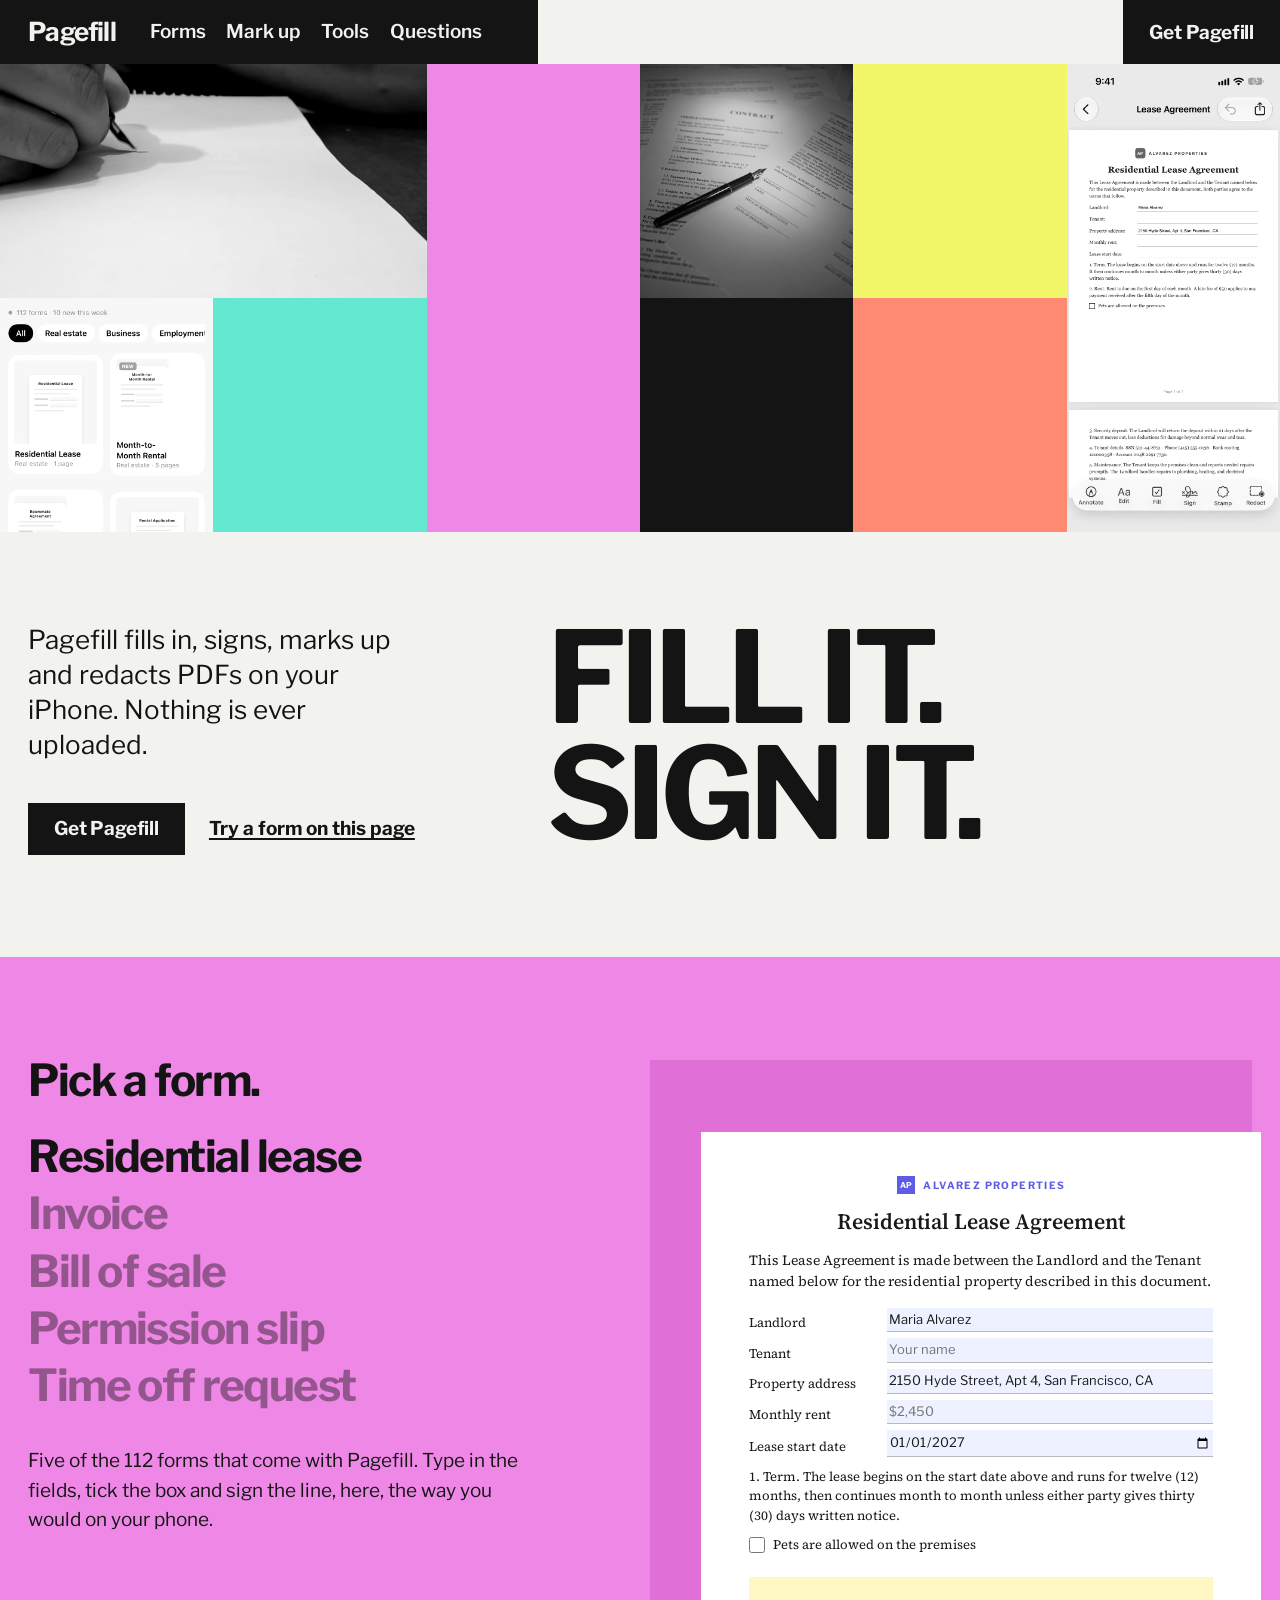
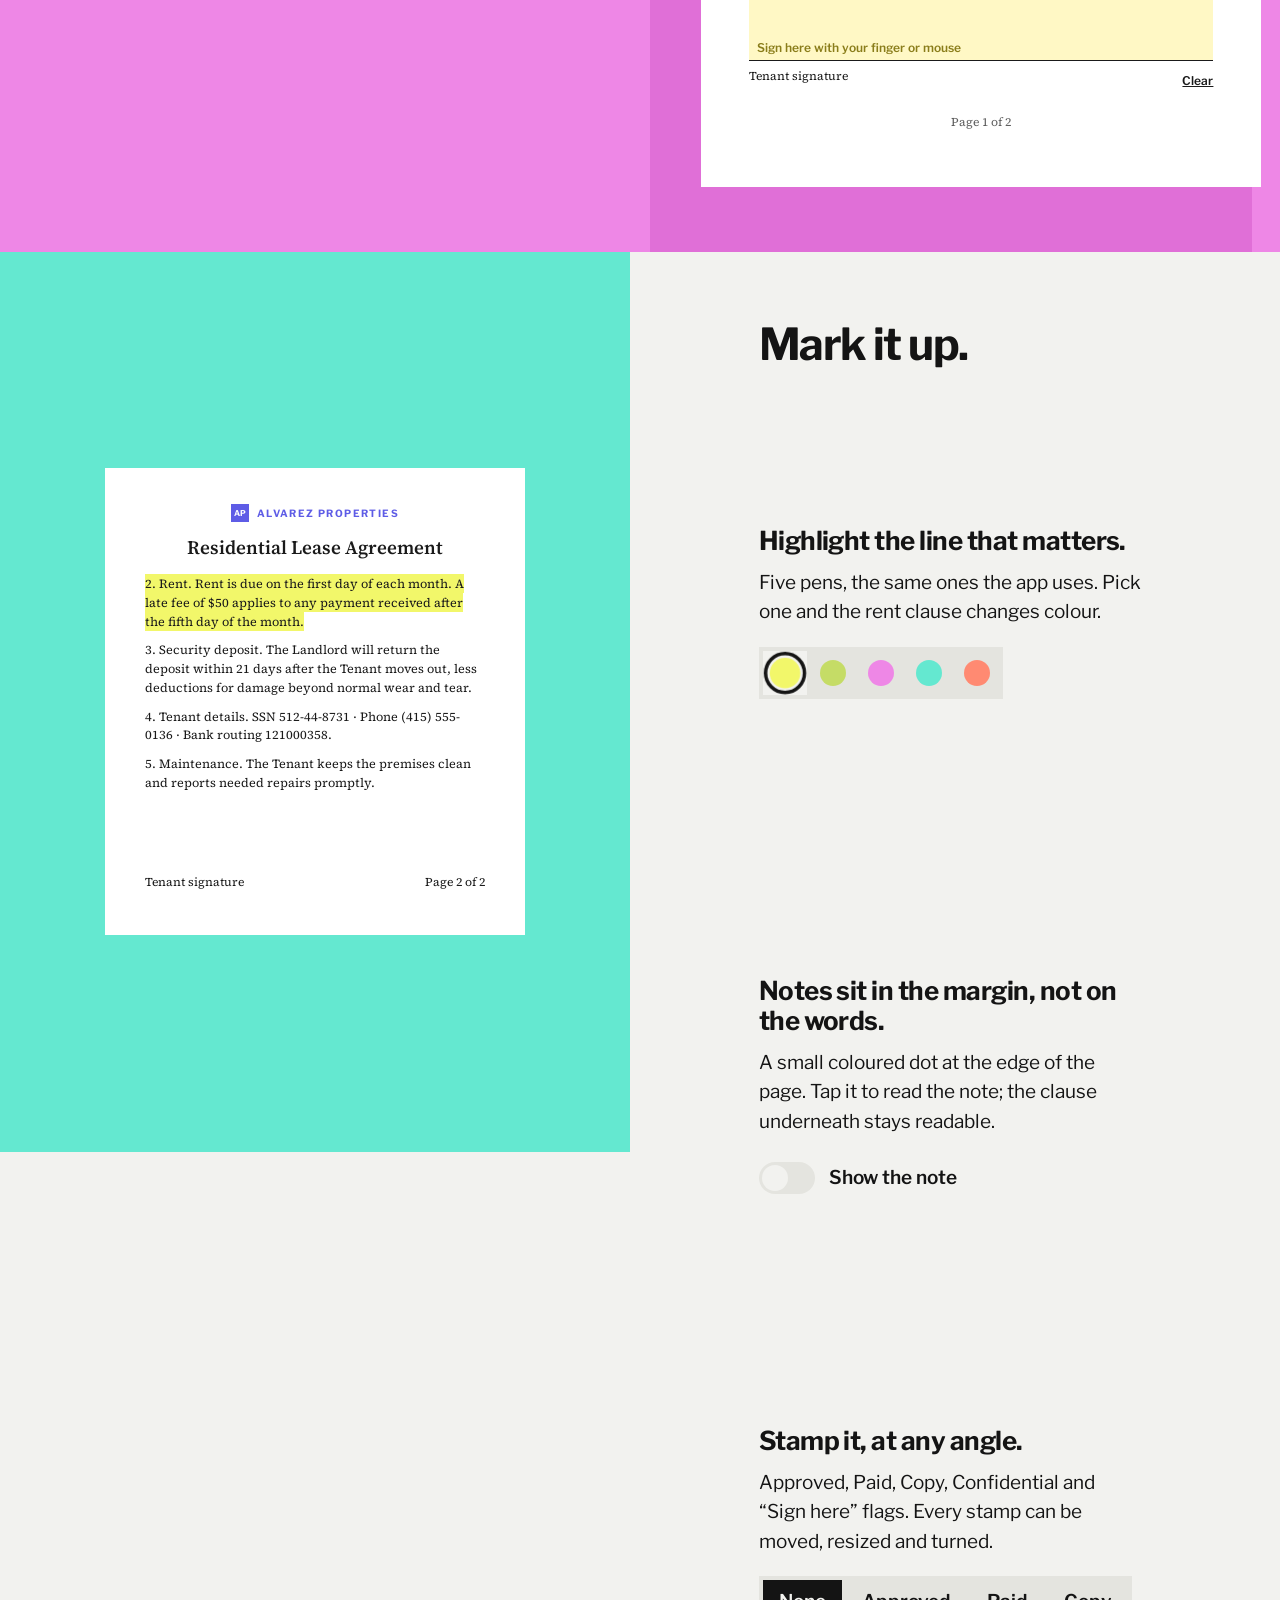
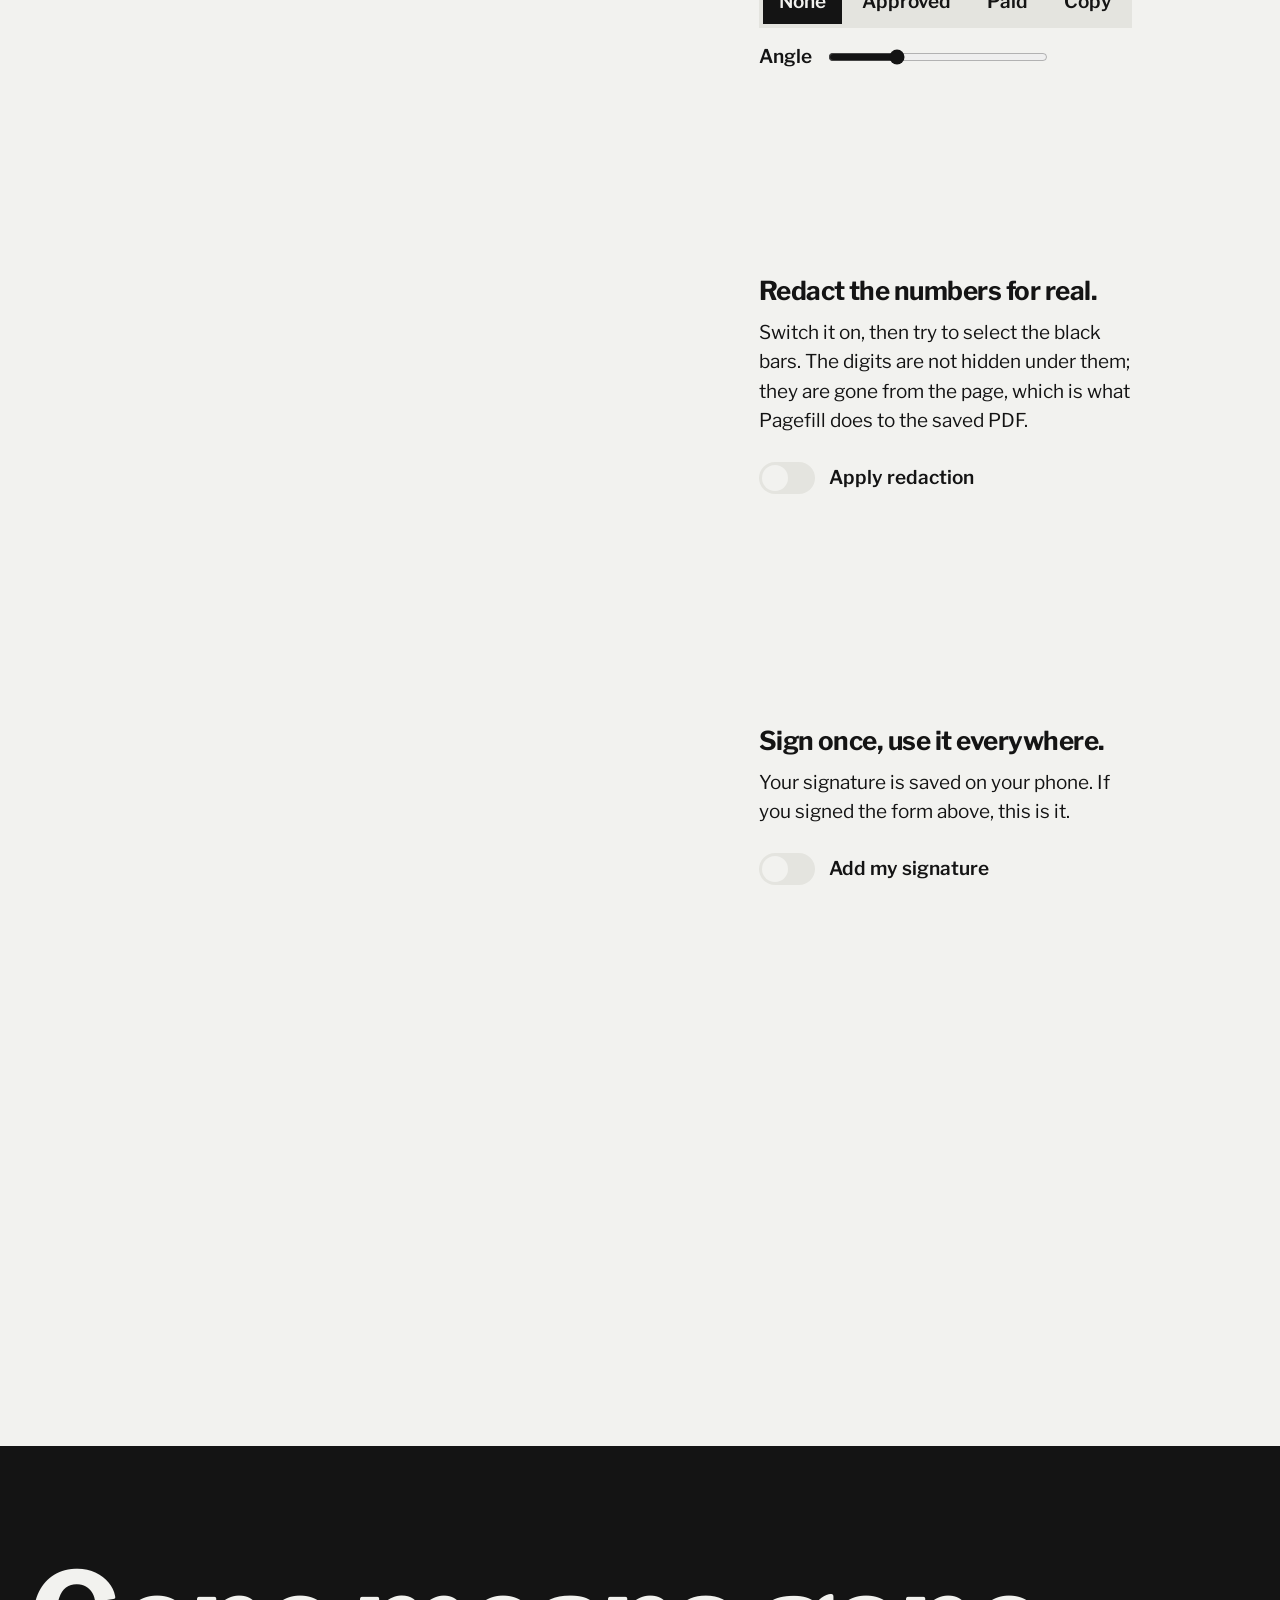
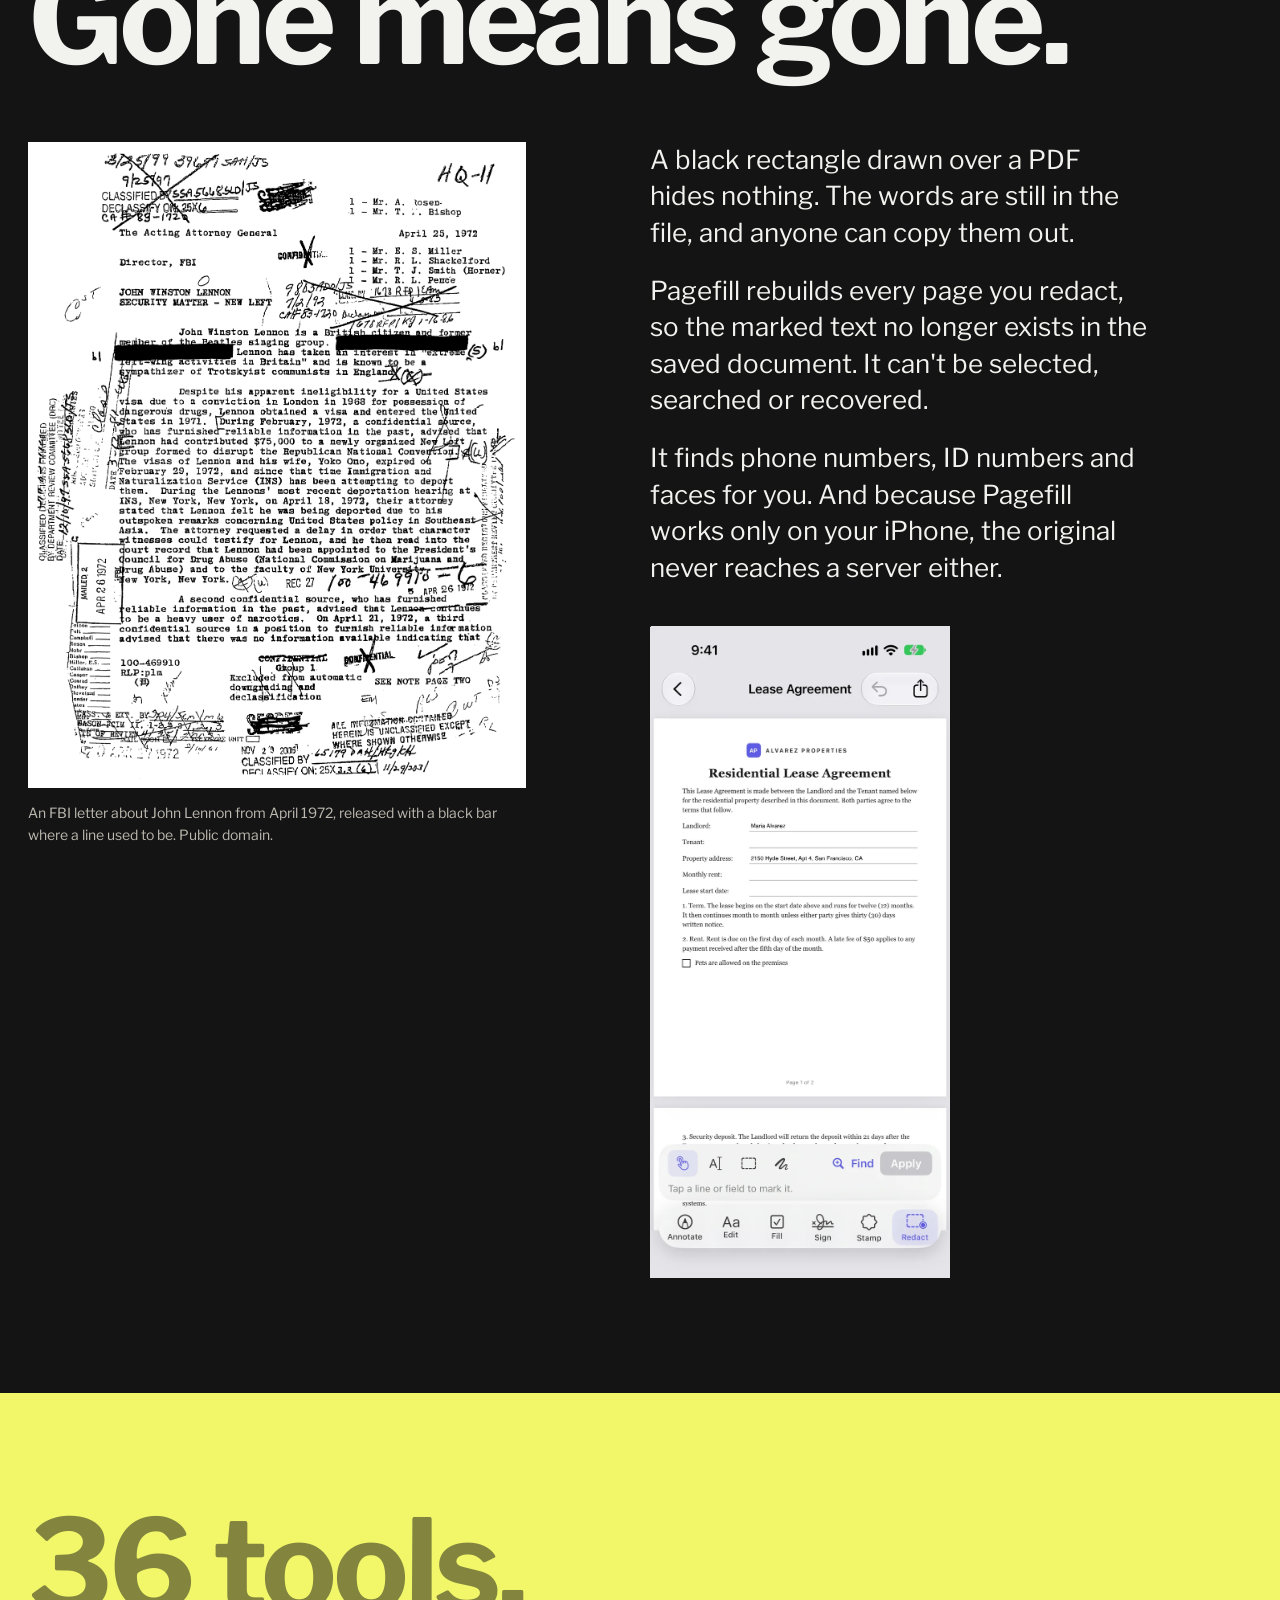
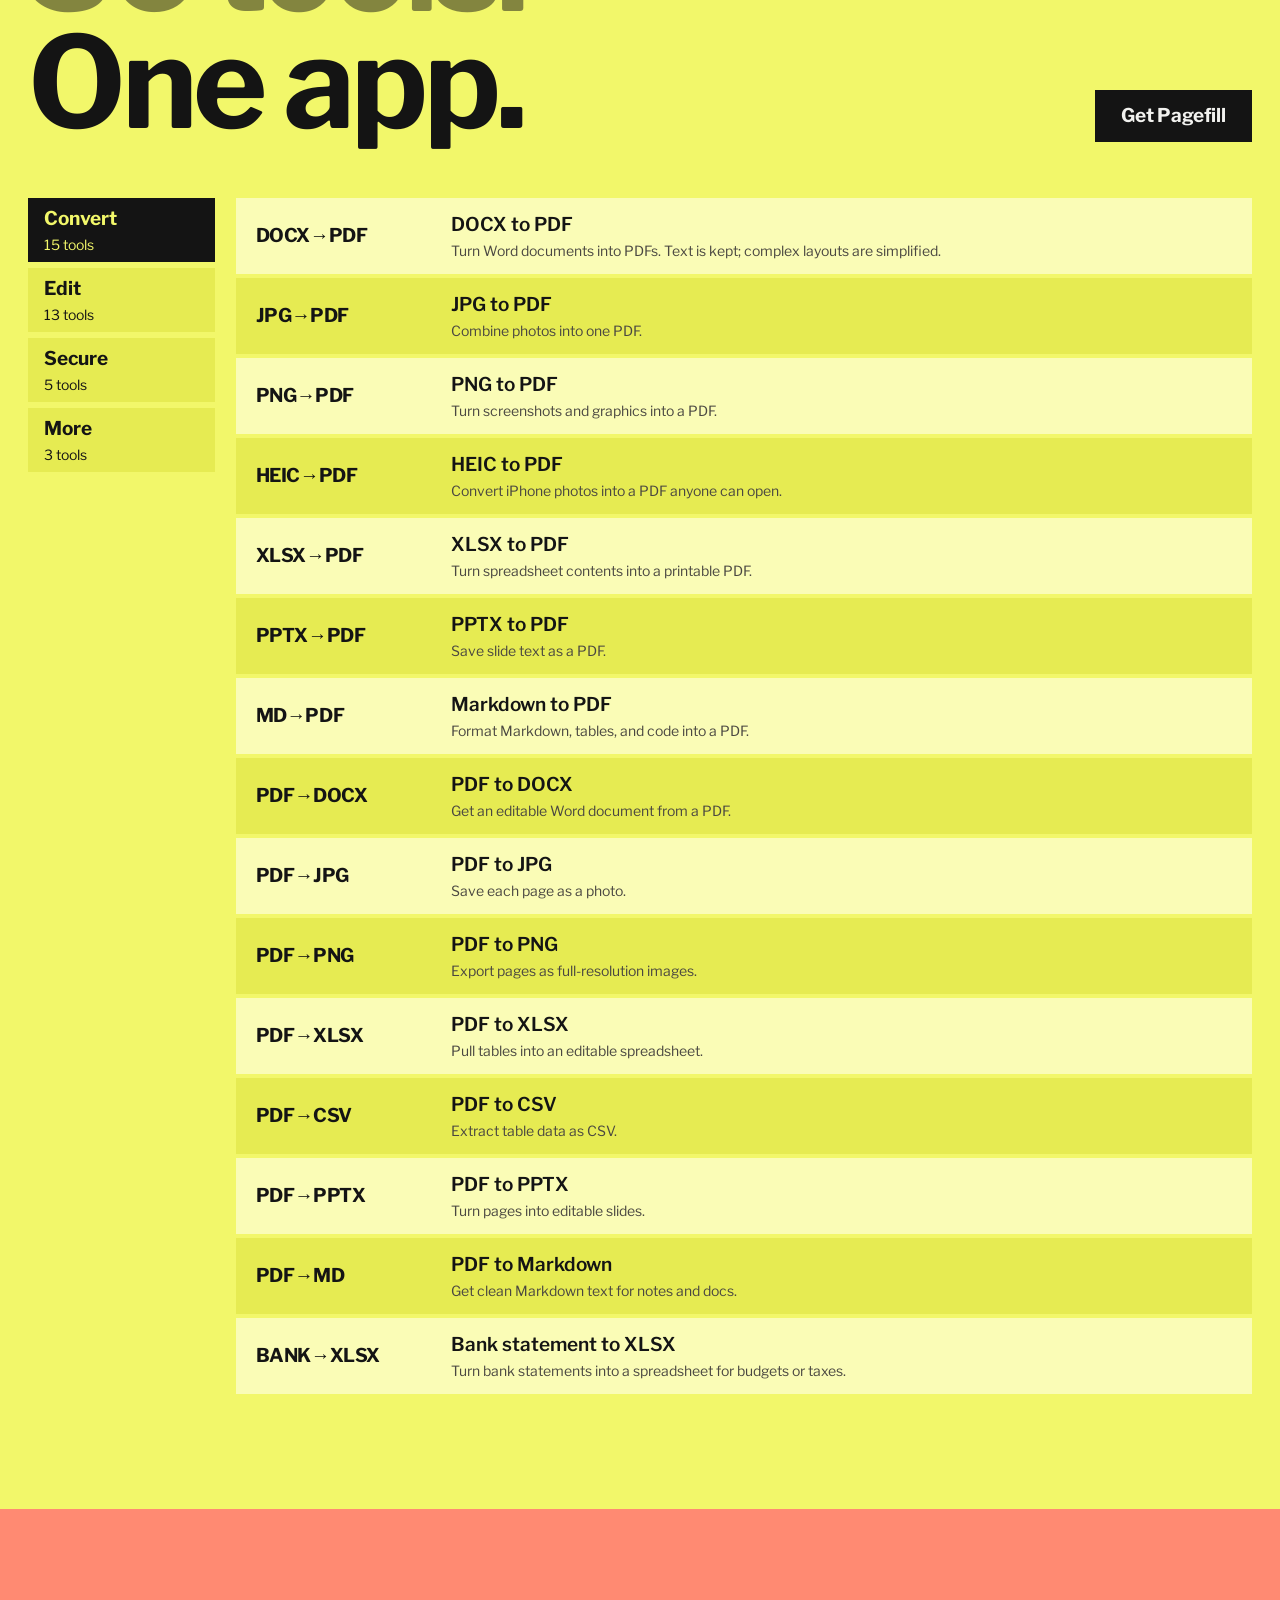
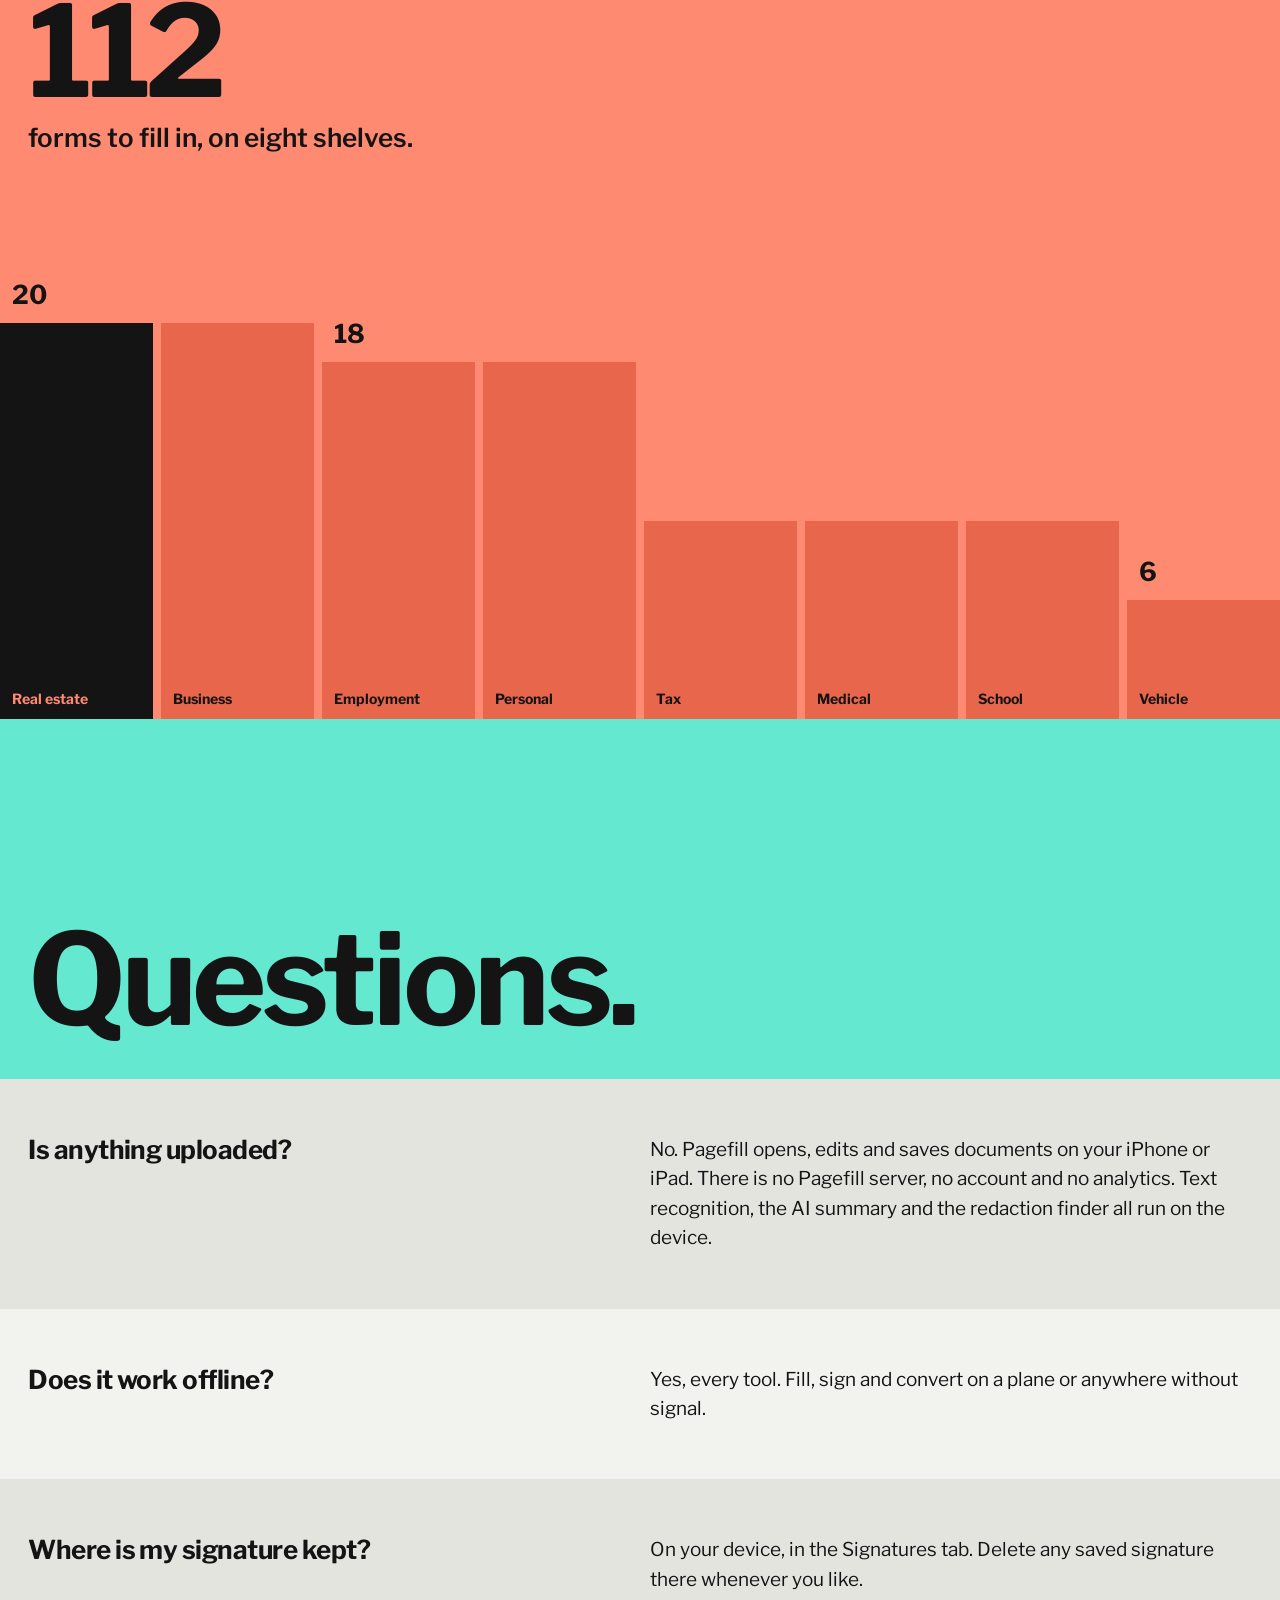
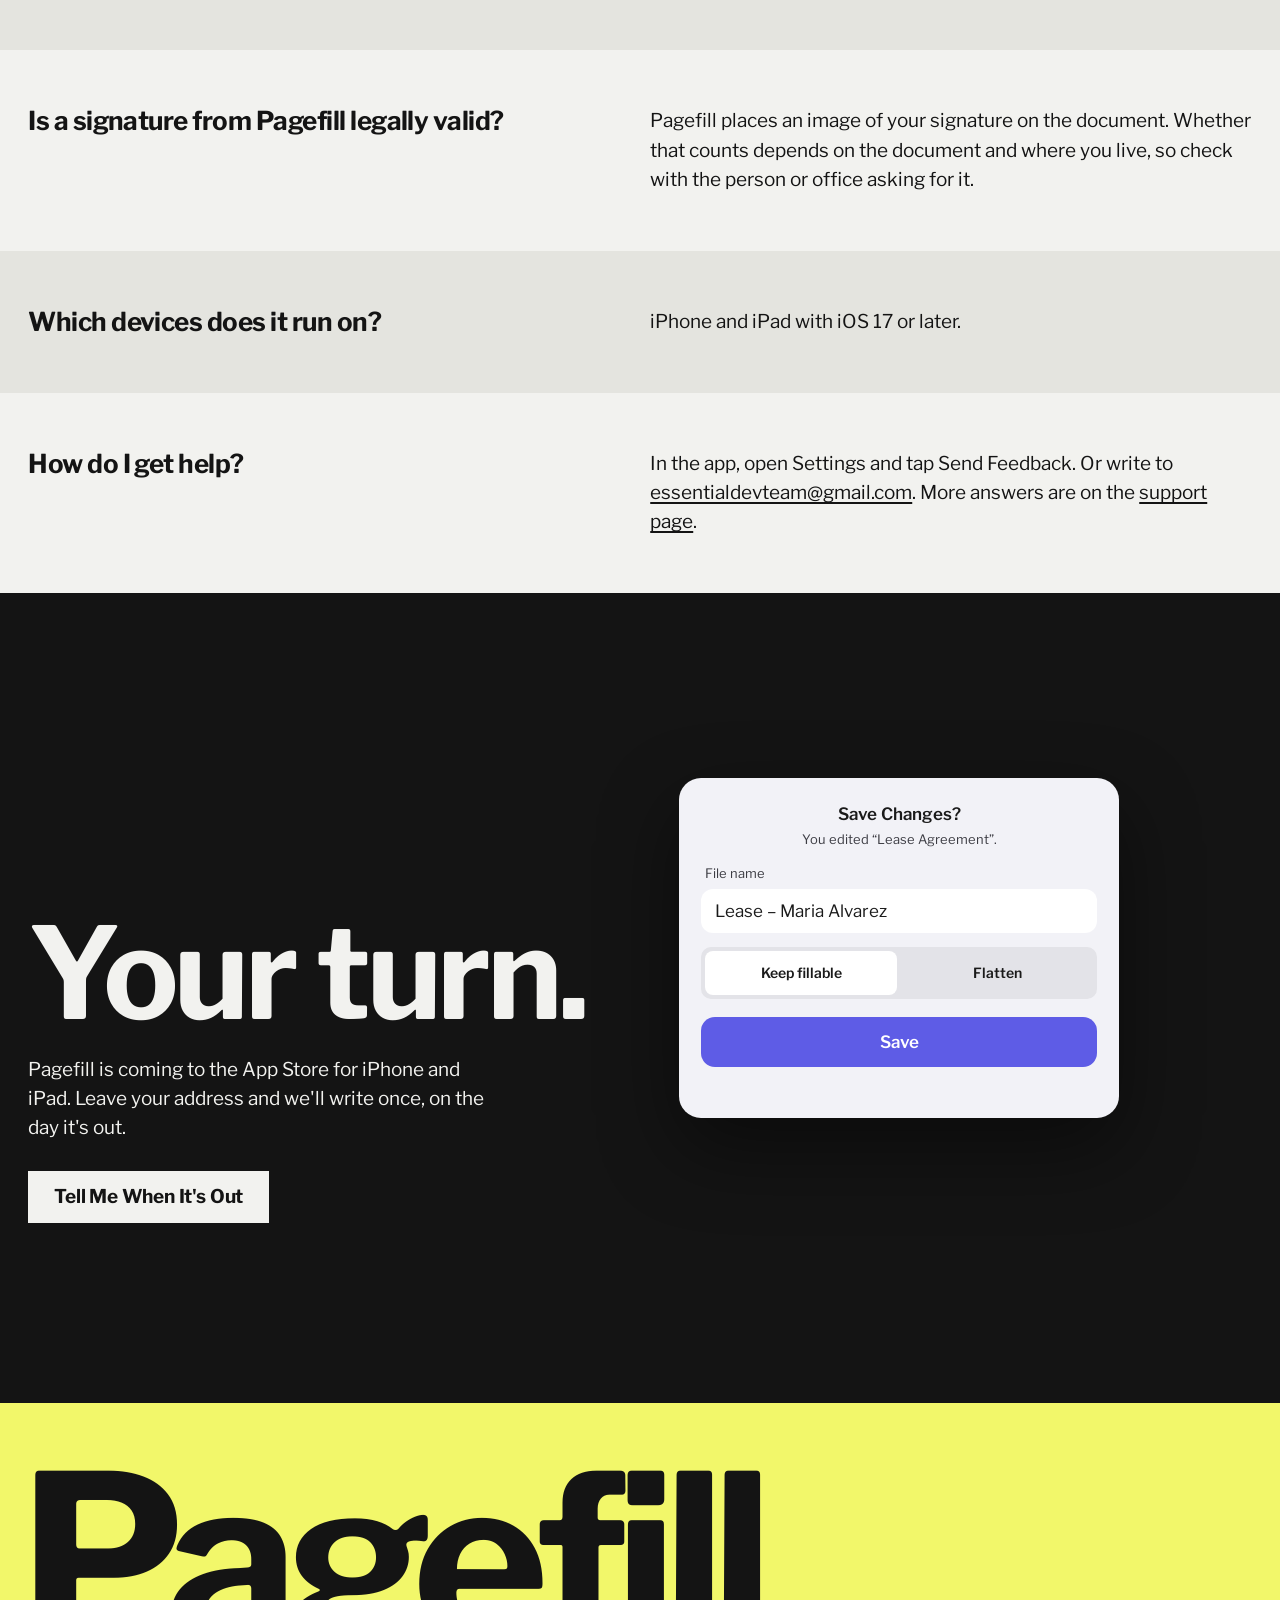
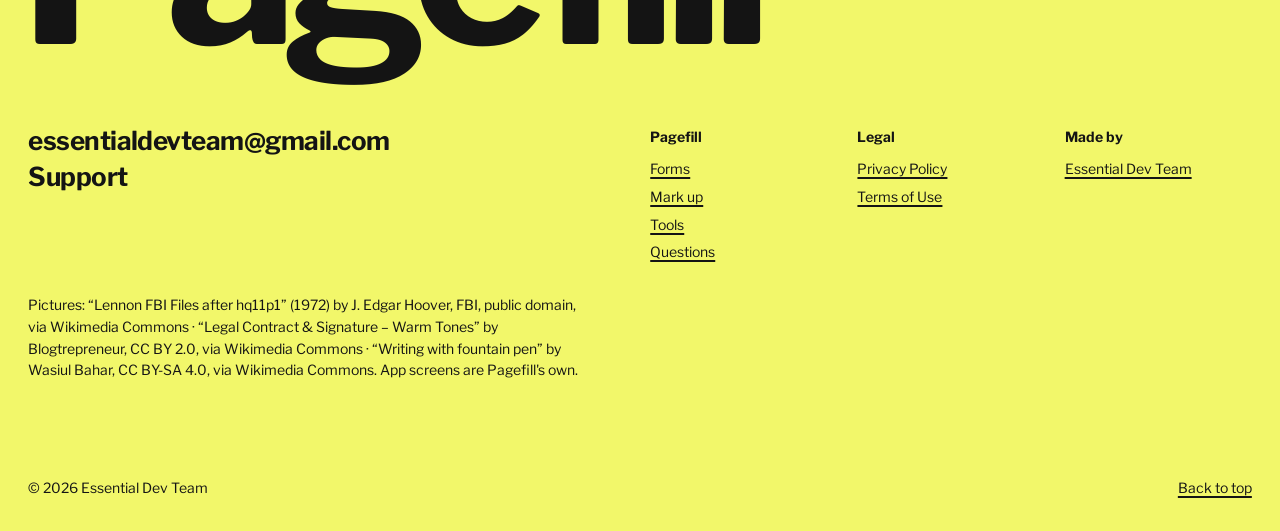
==== commit 0984b7e3: "Redesign: colour chapters in the app's own pen colours Hero mosaic with the signing clip, a form you" ====
--- a/index.html
+++ b/index.html
@@ -2,236 +2,290 @@
 <html lang="en">
 <head>
 <meta charset="utf-8">
+<meta name="format-detection" content="telephone=no">
 <meta name="viewport" content="width=device-width, initial-scale=1, viewport-fit=cover">
-<title>Pagefill: Fill, Sign & Edit PDFs on iPhone</title>
-<meta name="description" content="Pagefill is a PDF editor for iPhone and iPad. Fill forms, sign naturally, annotate, redact for real, and convert files. Everything happens on your device.">
-<meta name="theme-color" content="#f6f5ff" media="(prefers-color-scheme: light)">
-<meta name="theme-color" content="#0f0e1c" media="(prefers-color-scheme: dark)">
-<meta property="og:title" content="Pagefill: Fill, Sign & Edit PDFs">
-<meta property="og:description" content="Fill forms, sign, annotate and redact PDFs on iPhone. Your documents never leave your device.">
+<title>Pagefill: Fill, Sign &amp; Redact PDFs on iPhone</title>
+<meta name="description" content="Pagefill fills in, signs, marks up and truly redacts PDFs on your iPhone and iPad. 36 tools, 112 forms, and nothing is ever uploaded.">
+<meta name="theme-color" content="#141414">
+<meta property="og:title" content="Pagefill: Fill it. Sign it.">
+<meta property="og:description" content="Fill in, sign, mark up and redact PDFs on iPhone. Nothing is uploaded, ever.">
 <meta property="og:image" content="assets/editor.webp">
 <meta property="og:type" content="website">
 <link rel="icon" href="assets/favicon.png">
 <link rel="apple-touch-icon" href="assets/apple-touch-icon.png">
 <link rel="preconnect" href="https://fonts.googleapis.com">
 <link rel="preconnect" href="https://fonts.gstatic.com" crossorigin>
-<link href="https://fonts.googleapis.com/css2?family=Bricolage+Grotesque:opsz,wght@12..96,600;12..96,700;12..96,800&display=swap" rel="stylesheet">
+<link href="https://fonts.googleapis.com/css2?family=Libre+Franklin:wght@400;600;700&family=Source+Serif+4:ital,wght@0,400;0,600;1,400&display=swap" rel="stylesheet">
 <link rel="stylesheet" href="styles.css">
+<script>document.documentElement.classList.add('js');setTimeout(function(){if(!window.pfReady)document.documentElement.classList.remove('js')},3000)</script>
 <script type="application/ld+json">
-{"@context":"https://schema.org","@type":"SoftwareApplication","name":"Pagefill","operatingSystem":"iOS 17 or later","applicationCategory":"BusinessApplication","description":"Fill, sign, annotate, redact and convert PDFs on iPhone and iPad. Everything happens on your device.","publisher":{"@type":"Organization","name":"Essential Dev Team"}}
+{"@context":"https://schema.org","@type":"SoftwareApplication","name":"Pagefill","operatingSystem":"iOS 17 or later","applicationCategory":"BusinessApplication","description":"Fill in, sign, mark up, redact and convert PDFs on iPhone and iPad. Everything happens on the device.","publisher":{"@type":"Organization","name":"Essential Dev Team"}}
 </script>
 </head>
 <body>
 <a class="skip" href="#main">Skip to content</a>
-<div class="aurora" aria-hidden="true"><span></span><span></span><span></span></div>
-
-<header class="nav" id="nav">
-  <a class="brand" href="./"><img src="assets/icon.png" alt="" width="34" height="34">Pagefill</a>
-  <nav class="nav-links" aria-label="Main">
-    <a href="#features">Features</a>
-    <a href="#tools">Tools</a>
-    <a href="#templates">Templates</a>
-    <a href="#privacy">Privacy</a>
-    <a href="#faq">FAQ</a>
-  </nav>
-  <a class="btn btn-primary" href="#get">Get Pagefill</a>
-</header>
-
-<main id="main">
-  <div class="wrap hero">
-    <div>
-      <span class="eyebrow reveal"><i></i>PDF editor for iPhone and iPad</span>
-      <h1 class="reveal" style="--d:.08s">Fill it.<br><span class="ink">Sign it.<svg class="sig" viewBox="0 0 300 30" preserveAspectRatio="none" aria-hidden="true"><path pathLength="1" d="M4 20 C 60 6, 110 28, 160 16 S 250 4, 296 14"/></svg></span><br>Done.</h1>
-      <p class="lead reveal" style="--d:.16s">Pagefill turns any PDF into something you can type on, sign, mark up and send back in a minute. Everything happens on your iPhone.</p>
-      <div class="cta-row reveal" style="--d:.24s">
-        <a class="btn btn-primary" href="#get">Get Pagefill
-          <svg viewBox="0 0 24 24" fill="none" stroke="currentColor" stroke-width="2.4" stroke-linecap="round" stroke-linejoin="round" aria-hidden="true"><path d="M5 12h14M13 6l6 6-6 6"/></svg></a>
-        <a class="btn btn-ghost" href="#features">See How It Works</a>
-      </div>
-      <p class="fine reveal" style="--d:.3s">No account. No uploads. Works offline.</p>
-    </div>
-    <div class="phone-stage reveal" style="--d:.2s">
-      <div class="phone"><img src="assets/home.webp" alt="Pagefill home screen with quick tools and a lease agreement that needs a signature" width="360" height="783"></div>
-      <div class="chip c1"><b style="background:#5e5ce6">✍︎</b>Signed in seconds</div>
-      <div class="chip c2"><b style="background:#15142b">▮</b>Redacted for good</div>
-      <div class="chip c3"><b style="background:#34c759">✓</b>Form filled</div>
-    </div>
-  </div>
-
-  <div class="marquee" aria-hidden="true">
-    <div class="marquee-track" id="marquee">
-      <span class="pill" style="--c:#5e5ce6">Sign</span><span class="pill" style="--c:#34c759">Fill forms</span><span class="pill" style="--c:#ff9500">Annotate</span><span class="pill" style="--c:#15142b">Redact</span><span class="pill" style="--c:#007aff">Edit text</span><span class="pill" style="--c:#ff2d55">Merge</span><span class="pill" style="--c:#30b0c7">Split</span><span class="pill" style="--c:#ff3b30">Compress</span><span class="pill" style="--c:#30b0c7">OCR</span><span class="pill" style="--c:#007aff">Word to PDF</span><span class="pill" style="--c:#30b0c7">JPG to PDF</span><span class="pill" style="--c:#34c759">PDF to Excel</span><span class="pill" style="--c:#1c1c1e">Lock with PIN</span><span class="pill" style="--c:#8e8e93">Page numbers</span><span class="pill" style="--c:#ff3b30">Stamps</span><span class="pill" style="--c:#af52de">AI summary</span>
-    </div>
-  </div>
-
-  <section id="features">
-    <div class="wrap">
-      <div class="section-head reveal">
-        <span class="kicker">Features</span>
-        <h2>Everything a PDF needs. Nothing it doesn't.</h2>
-        <p>Open a file, pick a mode, get it done. Pagefill keeps the tools you use most one tap away.</p>
-      </div>
-
-      <div class="feature">
-        <div class="feature-text reveal">
-          <h3>Fill and sign without printing anything.</h3>
-          <p>Tap a field and type. Tick a box. Draw your signature once and place it exactly where your finger lands.</p>
-          <ul>
-            <li>Smooth, natural ink that looks like your real signature</li>
-            <li>Move, resize and rotate anything you place</li>
-            <li>Check and cross marks, and “Sign here” stamps</li>
-          </ul>
-        </div>
-        <div class="feature-media tilt-r reveal" style="--tint:#e4e3ff;--d:.1s">
-          <div class="phone"><img src="assets/editor.webp" alt="A residential lease open in the Pagefill editor with Annotate, Edit, Fill, Sign, Stamp and Redact modes" loading="lazy" width="360" height="783"></div>
-        </div>
-      </div>
-
-      <div class="feature flip">
-        <div class="feature-text reveal">
-          <h3>Redaction that actually removes the text.</h3>
-          <p>A black box on top is not enough. When you apply a redaction, Pagefill removes the hidden words from the file itself, so nobody can copy them back out.</p>
-          <ul>
-            <li>Select text, draw a box or use the censor marker</li>
-            <li>Find phone numbers, ID numbers and faces automatically</li>
-            <li>Option to keep the rest of the page searchable</li>
-          </ul>
-        </div>
-        <div class="feature-media tilt-l reveal" style="--tint:#ffe0ec;--d:.1s">
-          <div class="phone"><img src="assets/redact.webp" alt="Redact mode in Pagefill with tap, text, box and marker tools and a Find button" loading="lazy" width="360" height="783"></div>
-        </div>
-      </div>
-
-      <div class="feature">
-        <div class="feature-text reveal">
-          <h3>Mark it up like paper.</h3>
-          <p>Pens, highlighters and notes for quick reviews, plus pro shapes when you need to explain something clearly.</p>
-          <ul>
-            <li>Highlight, underline and strike through real text</li>
-            <li>Arrows, clouds, callouts and dimension lines</li>
-            <li>Colour notes that sit in the margin, not over your text</li>
-          </ul>
-        </div>
-        <div class="feature-media tilt-r reveal" style="--tint:#d9f6ee;--d:.1s">
-          <div class="phone"><img src="assets/annotate.webp" alt="Annotate mode with pen, highlighter, text and eraser tools and a colour row" loading="lazy" width="360" height="783"></div>
-        </div>
-      </div>
-    </div>
-  </section>
-
-  <section>
-    <div class="wrap stats">
-      <div class="stat reveal"><strong data-count="36">36</strong><span>tools for converting, editing and securing files</span></div>
-      <div class="stat reveal" style="--d:.1s"><strong data-count="112">112</strong><span>ready-to-fill forms and templates</span></div>
-      <div class="stat reveal" style="--d:.2s"><strong data-count="0">0</strong><span>uploads. Your files stay on your device</span></div>
-    </div>
-  </section>
-
-  <section id="tools">
-    <div class="wrap">
-      <div class="feature flip" style="padding-top:0">
-        <div class="feature-text reveal">
-          <span class="kicker">Tools</span>
-          <h2>One app instead of ten.</h2>
-          <p>Convert, merge, split, compress, number pages and lock files with a PIN. Pick several files at once and put them in the order you want.</p>
-        </div>
-        <div class="feature-media tilt-l reveal" style="--tint:#fff0d6;--d:.1s">
-          <div class="phone"><img src="assets/tools.webp" alt="Tools screen with Word, JPG, PNG, HEIC, Excel and PowerPoint to PDF converters" loading="lazy" width="360" height="783"></div>
-        </div>
-      </div>
-
-      <div class="tools">
-        <article class="tool reveal" style="--c:#007aff"><div class="ic"><svg viewBox="0 0 24 24" fill="none" stroke="currentColor" stroke-width="2" stroke-linecap="round" stroke-linejoin="round" aria-hidden="true"><path d="M7 7h11l-3-3M17 17H6l3 3"/></svg></div><h4>Convert</h4><p>Word, Excel, PowerPoint, photos and Markdown to PDF, and back again.</p></article>
-        <article class="tool reveal" style="--c:#ff2d55;--d:.06s"><div class="ic"><svg viewBox="0 0 24 24" fill="none" stroke="currentColor" stroke-width="2" stroke-linecap="round" stroke-linejoin="round" aria-hidden="true"><rect x="4" y="3" width="12" height="14" rx="2"/><path d="M8 21h10a2 2 0 0 0 2-2V8"/></svg></div><h4>Merge and split</h4><p>Combine documents, pull pages out, or break one file into many.</p></article>
-        <article class="tool reveal" style="--c:#ff3b30;--d:.12s"><div class="ic"><svg viewBox="0 0 24 24" fill="none" stroke="currentColor" stroke-width="2" stroke-linecap="round" stroke-linejoin="round" aria-hidden="true"><path d="M4 14h6v6M20 10h-6V4M14 10l7-7M3 21l7-7"/></svg></div><h4>Compress</h4><p>Shrink big scans so they fit in an email.</p></article>
-        <article class="tool reveal" style="--c:#30b0c7;--d:.18s"><div class="ic"><svg viewBox="0 0 24 24" fill="none" stroke="currentColor" stroke-width="2" stroke-linecap="round" stroke-linejoin="round" aria-hidden="true"><path d="M3 7V5a2 2 0 0 1 2-2h2M17 3h2a2 2 0 0 1 2 2v2M21 17v2a2 2 0 0 1-2 2h-2M7 21H5a2 2 0 0 1-2-2v-2M7 9h10M7 13h7"/></svg></div><h4>OCR</h4><p>Make scanned pages searchable and selectable.</p></article>
-        <article class="tool reveal" style="--c:#5856d6"><div class="ic"><svg viewBox="0 0 24 24" fill="none" stroke="currentColor" stroke-width="2" stroke-linecap="round" stroke-linejoin="round" aria-hidden="true"><path d="M21 12a9 9 0 1 1-3-6.7L21 8M21 3v5h-5"/></svg></div><h4>Rotate and reorder</h4><p>Fix sideways scans and put pages in the right order.</p></article>
-        <article class="tool reveal" style="--c:#3a3a3c;--d:.06s"><div class="ic"><svg viewBox="0 0 24 24" fill="none" stroke="currentColor" stroke-width="2" stroke-linecap="round" stroke-linejoin="round" aria-hidden="true"><path d="M4 9h16M4 15h16M10 3 8 21M16 3l-2 18"/></svg></div><h4>Page and Bates numbers</h4><p>Number pages, or stamp legal IDs with your own prefix.</p></article>
-        <article class="tool reveal" style="--c:#1c1c1e;--d:.12s"><div class="ic"><svg viewBox="0 0 24 24" fill="none" stroke="currentColor" stroke-width="2" stroke-linecap="round" stroke-linejoin="round" aria-hidden="true"><rect x="5" y="11" width="14" height="10" rx="2"/><path d="M8 11V7a4 4 0 0 1 8 0v4"/></svg></div><h4>Lock with PIN</h4><p>Keep private documents behind a PIN of your choice.</p></article>
-        <article class="tool reveal" style="--c:#af52de;--d:.18s"><div class="ic"><svg viewBox="0 0 24 24" fill="none" stroke="currentColor" stroke-width="2" stroke-linecap="round" stroke-linejoin="round" aria-hidden="true"><path d="M12 3l1.8 4.6L18 9.5l-4.2 1.9L12 16l-1.8-4.6L6 9.5l4.2-1.9zM19 15l.8 2 2 .8-2 .8-.8 2-.8-2-2-.8 2-.8z"/></svg></div><h4>AI summary</h4><p>Get the key points of a long document, worked out on your device.</p></article>
-      </div>
-    </div>
-  </section>
-
-  <section id="templates">
-    <div class="wrap">
-      <div class="feature">
-        <div class="feature-text reveal">
-          <span class="kicker">Templates</span>
-          <h2>The form you need is already here.</h2>
-          <p>Leases, NDAs, invoices, job offers, permission slips, bills of sale. Open one, fill it in, sign it and send it.</p>
-          <div class="cats" style="margin-top:28px">
-            <span class="cat">Real estate<em>20</em></span>
-            <span class="cat">Business<em>20</em></span>
-            <span class="cat">Employment<em>18</em></span>
-            <span class="cat">Personal<em>18</em></span>
-            <span class="cat">Tax<em>10</em></span>
-            <span class="cat">Medical<em>10</em></span>
-            <span class="cat">School<em>10</em></span>
-            <span class="cat">Vehicle<em>6</em></span>
-          </div>
-        </div>
-        <div class="feature-media tilt-r reveal" style="--tint:#e4e3ff;--d:.1s">
-          <div class="phone"><img src="assets/templates.webp" alt="Templates screen showing 112 forms with Real estate, Business and Employment filters" loading="lazy" width="360" height="783"></div>
-        </div>
-      </div>
-    </div>
-  </section>
-
-  <section id="privacy">
-    <div class="wrap">
-      <div class="band reveal">
-        <div class="orb" aria-hidden="true"></div>
-        <span class="kicker" style="color:#a9a7ff">Privacy</span>
-        <h2>Your documents never leave your iPhone.</h2>
-        <p>Leases, tax forms and medical papers are personal. Pagefill opens, edits and saves them on your device. Nothing is uploaded to us, and there is no account to create.</p>
-        <div class="promises">
-          <div class="promise"><strong>No uploads</strong><span>Every tool, including OCR and AI summary, runs on the device.</span></div>
-          <div class="promise"><strong>No account</strong><span>Open the app and start. No email, no password.</span></div>
-          <div class="promise"><strong>No tracking</strong><span>No ads, no analytics and no third-party trackers.</span></div>
-        </div>
-      </div>
-    </div>
-  </section>
-
-  <section id="faq">
-    <div class="wrap">
-      <div class="section-head reveal">
-        <span class="kicker">FAQ</span>
-        <h2>Good questions.</h2>
-      </div>
-      <div class="faq">
-        <details class="reveal"><summary>Does Pagefill work offline?</summary><p>Yes. Every tool runs on your iPhone or iPad, so you can fill, sign and convert documents on a plane or anywhere without signal.</p></details>
-        <details class="reveal"><summary>Is my signature stored anywhere?</summary><p>Your saved signatures stay on your device. You can delete any of them from the Signatures tab at any time.</p></details>
-        <details class="reveal"><summary>Does redaction really remove the text?</summary><p>Yes. When you apply a redaction, the marked pages are rebuilt so the hidden words no longer exist in the file. They can't be copied, searched or recovered from the saved PDF.</p></details>
-        <details class="reveal"><summary>Which devices are supported?</summary><p>Pagefill runs on iPhone and iPad with iOS 17 or later.</p></details>
-        <details class="reveal"><summary>How do I get help?</summary><p>Write to us at <a href="mailto:essentialdevteam@gmail.com">essentialdevteam@gmail.com</a> or visit the <a href="support.html">support page</a>. We read every message.</p></details>
-      </div>
-    </div>
-  </section>
-
-  <section id="get" class="final">
-    <div class="wrap reveal">
-      <img src="assets/icon.png" alt="Pagefill app icon" width="104" height="104">
-      <h2>Your next form takes a minute.</h2>
-      <p>Pagefill is coming soon to the App Store for iPhone and iPad.</p>
-      <span class="store-badge" role="img" aria-label="Coming soon on the App Store">
-        <svg viewBox="0 0 24 24" aria-hidden="true"><path d="M16.4 12.6c0-2.4 2-3.6 2.1-3.7-1.1-1.7-2.9-1.9-3.5-1.9-1.5-.2-2.9.9-3.7.9-.8 0-1.9-.9-3.2-.8-1.6 0-3.1 1-4 2.4-1.7 3-.4 7.3 1.2 9.7.8 1.2 1.8 2.5 3 2.4 1.2 0 1.7-.8 3.1-.8 1.5 0 1.9.8 3.2.8 1.3 0 2.2-1.2 3-2.4.9-1.4 1.3-2.7 1.3-2.8-.1 0-2.5-1-2.5-3.8zM14 5.4c.7-.8 1.1-1.9 1-3-1 0-2.1.7-2.8 1.5-.6.7-1.2 1.8-1 2.9 1 .1 2.1-.6 2.8-1.4z"/></svg>
-        <span><small>Coming soon on the</small>App Store</span>
-      </span>
-    </div>
-  </section>
-</main>
-
-<footer>
-  <div class="wrap foot">
-    <span>© <span id="year">2026</span> Essential Dev Team</span>
-    <nav aria-label="Legal">
-      <a href="support.html">Support</a>
-      <a href="privacy.html">Privacy Policy</a>
-      <a href="terms.html">Terms of Use</a>
+
+<header class="top">
+  <div class="bar">
+    <a class="word" href="./">Pagefill</a>
+    <nav aria-label="Main">
+      <a href="#forms">Forms</a>
+      <a href="#markup">Mark up</a>
+      <a href="#tools">Tools</a>
+      <a href="#questions">Questions</a>
     </nav>
   </div>
+  <a class="btn" href="#get">Get Pagefill</a>
+</header>
+
+<main id="main">
+  <section class="hero" aria-labelledby="hero-title">
+    <div class="mosaic" aria-hidden="true">
+      <div class="m-vid"><video autoplay muted loop playsinline preload="metadata" poster="assets/writing-with-fountain-pen-poster.jpg"><source src="assets/writing-with-fountain-pen.mp4" type="video/mp4"><source src="assets/writing-with-fountain-pen.webm" type="video/webm"></video></div>
+      <div class="m-pink"></div>
+      <div class="m-con"><img src="assets/legal-contract-signature-warm-tones.jpg" alt="" width="1920" height="1440"></div>
+      <div class="m-yel"></div>
+      <div class="m-s1"><img src="assets/editor.webp" alt="" width="720" height="1565"></div>
+      <div class="m-s2"><img src="assets/templates.webp" alt="" width="720" height="1565"></div>
+      <div class="m-mint"></div>
+      <div class="m-blk"></div>
+      <div class="m-cor"></div>
+    </div>
+    <div class="grid hero-text">
+      <h1 class="hero-title" id="hero-title"><span class="ln"><span>Fill it.</span></span><span class="ln"><span>Sign it.</span></span></h1>
+      <p class="stand">Pagefill fills in, signs, marks up and redacts PDFs on your iPhone. Nothing is ever uploaded.</p>
+      <div class="acts">
+        <a class="btn" href="#get">Get Pagefill</a>
+        <a class="link" href="#forms">Try a form on this page</a>
+      </div>
+    </div>
+  </section>
+
+  <section class="ch forms grid" id="forms" aria-labelledby="forms-title">
+    <div class="index">
+      <h2 id="forms-title" class="rise">Pick a form.</h2>
+      <ul class="pick rise" style="--i:1">
+        <li><button type="button" data-form="lease" aria-pressed="true">Residential lease</button></li>
+        <li><button type="button" data-form="invoice" aria-pressed="false">Invoice</button></li>
+        <li><button type="button" data-form="sale" aria-pressed="false">Bill of sale</button></li>
+        <li><button type="button" data-form="slip" aria-pressed="false">Permission slip</button></li>
+        <li><button type="button" data-form="timeoff" aria-pressed="false">Time off request</button></li>
+      </ul>
+      <p class="note rise" style="--i:2">Five of the 112 forms that come with Pagefill. Type in the fields, tick the box and sign the line, here, the way you would on your phone.</p>
+    </div>
+    <div class="stage rise" style="--i:2">
+      <div class="sheet" id="sheet" data-ui>
+        <div class="org"><i>AP</i>Alvarez Properties</div>
+        <h4>Residential Lease Agreement</h4>
+        <p class="intro">This Lease Agreement is made between the Landlord and the Tenant named below for the residential property described in this document.</p>
+        <label class="f"><span>Landlord</span><input type="text" value="Maria Alvarez" autocomplete="off"></label>
+        <label class="f"><span>Tenant</span><input type="text" placeholder="Your name" autocomplete="off"></label>
+        <label class="f"><span>Property address</span><input type="text" value="2150 Hyde Street, Apt 4, San Francisco, CA" autocomplete="off"></label>
+        <label class="f"><span>Monthly rent</span><input type="text" placeholder="$2,450" autocomplete="off"></label>
+        <label class="f"><span>Lease start date</span><input type="date" value="2027-01-01"></label>
+        <p class="clause">1. Term. The lease begins on the start date above and runs for twelve (12) months, then continues month to month unless either party gives thirty (30) days written notice.</p>
+        <label class="chk"><input type="checkbox">Pets are allowed on the premises</label>
+        <div class="sig"><div class="pad-wrap"><canvas aria-label="Signature pad: draw your signature"></canvas><span class="hint">Sign here with your finger or mouse</span></div><div class="under"><span>Tenant signature</span><button type="button" class="clear">Clear</button></div></div>
+        <p class="pg">Page 1 of 2</p>
+      </div>
+    </div>
+  </section>
+
+  <section class="markup" id="markup" aria-labelledby="markup-title">
+    <div class="fixed">
+      <div class="sheet lease" id="lease" data-ui>
+        <div class="org"><i>AP</i>Alvarez Properties</div>
+        <h4>Residential Lease Agreement</h4>
+        <p class="clause"><span class="hl on" id="hl">2. Rent. Rent is due on the first day of each month. A late fee of $50 applies to any payment received after the fifth day of the month.</span></p>
+        <p class="clause">3. Security deposit. The Landlord will return the deposit within 21 days after the Tenant moves out, less deductions for damage beyond normal wear and tear.</p>
+        <p class="clause redactable">4. Tenant details. SSN <span class="r" data-len="11">512-44-8731</span> · Phone <span class="r" data-len="14">(415) 555-0136</span> · Bank routing <span class="r" data-len="9">121000358</span>.</p>
+        <p class="clause">5. Maintenance. The Tenant keeps the premises clean and reports needed repairs promptly.</p>
+        <div class="stamp" id="stamp">Approved</div>
+        <span class="note-dot" id="noteDot">!</span>
+        <div class="note-pop" id="notePop">Ask Maria if the late fee can move to the 7th.</div>
+        <div class="sig"><div class="signed" id="signed"><svg viewBox="0 0 220 60" aria-hidden="true"><path d="M8 44c14-20 26-34 30-30 5 5-14 34-8 34 7 0 16-30 24-28 6 2-6 22 0 22 8 0 12-16 20-14 6 2 0 12 6 12 10 0 18-14 30-14 8 0 4 10 12 10 14 0 30-10 52-14" fill="none" stroke="#1a1a8c" stroke-width="2.6" stroke-linecap="round" stroke-linejoin="round"/></svg></div><div class="under"><span>Tenant signature</span><span>Page 2 of 2</span></div></div>
+      </div>
+    </div>
+    <div class="read">
+      <h2 id="markup-title" class="rise">Mark it up.</h2>
+      <div class="cap rise">
+        <h3>Highlight the line that matters.</h3>
+        <p>Five pens, the same ones the app uses. Pick one and the rent clause changes colour.</p>
+        <div class="seg" role="group" aria-label="Highlighter colour">
+          <button type="button" class="swatch" data-hl="#f2f76a" aria-pressed="true" aria-label="Yellow"><i style="--c:#f2f76a"></i></button>
+          <button type="button" class="swatch" data-hl="#c5dc66" aria-pressed="false" aria-label="Lime"><i style="--c:#c5dc66"></i></button>
+          <button type="button" class="swatch" data-hl="#ee87e6" aria-pressed="false" aria-label="Pink"><i style="--c:#ee87e6"></i></button>
+          <button type="button" class="swatch" data-hl="#64e8d0" aria-pressed="false" aria-label="Mint"><i style="--c:#64e8d0"></i></button>
+          <button type="button" class="swatch" data-hl="#ff8a72" aria-pressed="false" aria-label="Coral"><i style="--c:#ff8a72"></i></button>
+        </div>
+      </div>
+      <div class="cap rise">
+        <h3>Notes sit in the margin, not on the words.</h3>
+        <p>A small coloured dot at the edge of the page. Tap it to read the note; the clause underneath stays readable.</p>
+        <label class="toggle"><input type="checkbox" id="noteT">Show the note</label>
+      </div>
+      <div class="cap rise">
+        <h3>Stamp it, at any angle.</h3>
+        <p>Approved, Paid, Copy, Confidential and “Sign here” flags. Every stamp can be moved, resized and turned.</p>
+        <div class="seg" role="group" aria-label="Stamp">
+          <button type="button" data-stamp="" aria-pressed="true">None</button>
+          <button type="button" data-stamp="Approved" aria-pressed="false">Approved</button>
+          <button type="button" data-stamp="Paid" aria-pressed="false">Paid</button>
+          <button type="button" data-stamp="Copy" aria-pressed="false">Copy</button>
+        </div>
+        <label class="range">Angle <input type="range" id="angle" min="-30" max="30" value="-12" aria-label="Stamp angle"></label>
+      </div>
+      <div class="cap rise">
+        <h3>Redact the numbers for real.</h3>
+        <p>Switch it on, then try to select the black bars. The digits are not hidden under them; they are gone from the page, which is what Pagefill does to the saved PDF.</p>
+        <label class="toggle"><input type="checkbox" id="redactT">Apply redaction</label>
+      </div>
+      <div class="cap rise">
+        <h3>Sign once, use it everywhere.</h3>
+        <p>Your signature is saved on your phone. If you signed the form above, this is it.</p>
+        <label class="toggle"><input type="checkbox" id="signT">Add my signature</label>
+      </div>
+    </div>
+  </section>
+
+  <section class="ch gone on-dark grid" id="redaction" aria-labelledby="gone-title">
+    <h2 id="gone-title" class="rise">Gone means gone.</h2>
+    <figure class="rise" style="--i:1">
+      <img src="assets/lennon-fbi-files-after-hq11p1.jpg" alt="A 1972 typed FBI letter about John Lennon, declassified with a black bar over one line" width="1239" height="1608" loading="lazy">
+      <figcaption>An FBI letter about John Lennon from April 1972, released with a black bar where a line used to be. Public domain.</figcaption>
+    </figure>
+    <div class="body">
+      <p class="rise" style="--i:2">A black rectangle drawn over a PDF hides nothing. The words are still in the file, and anyone can copy them out.</p>
+      <p class="rise" style="--i:3">Pagefill rebuilds every page you redact, so the marked text no longer exists in the saved document. It can't be selected, searched or recovered.</p>
+      <p class="rise" style="--i:4">It finds phone numbers, ID numbers and faces for you. And because Pagefill works only on your iPhone, the original never reaches a server either.</p>
+      <div class="shot rise" style="--i:5"><img src="assets/redact.webp" alt="Pagefill's Redact mode with tap, text, box and marker tools and a Find button" width="720" height="1565" loading="lazy"></div>
+    </div>
+  </section>
+
+  <section class="ch tools grid" id="tools" aria-labelledby="tools-title">
+    <div class="tools-head rise">
+      <h2 id="tools-title"><span class="soft">36 tools.</span>One app.</h2>
+      <a class="btn" href="#get">Get Pagefill</a>
+    </div>
+    <div class="tabs rise" role="tablist" aria-label="Tool groups" style="--i:1">
+      <button type="button" class="tab" role="tab" id="tab-convert" aria-controls="p-convert" aria-selected="true"><b>Convert</b><small>15 tools</small></button>
+      <button type="button" class="tab" role="tab" id="tab-edit" aria-controls="p-edit" aria-selected="false" tabindex="-1"><b>Edit</b><small>13 tools</small></button>
+      <button type="button" class="tab" role="tab" id="tab-secure" aria-controls="p-secure" aria-selected="false" tabindex="-1"><b>Secure</b><small>5 tools</small></button>
+      <button type="button" class="tab" role="tab" id="tab-more" aria-controls="p-more" aria-selected="false" tabindex="-1"><b>More</b><small>3 tools</small></button>
+    </div>
+    <div class="panels rise" style="--i:2">
+      <ul class="panel" role="tabpanel" id="p-convert" aria-labelledby="tab-convert">
+        <li><span class="k">DOCX→PDF</span><span class="t">DOCX to PDF<span class="d">Turn Word documents into PDFs. Text is kept; complex layouts are simplified.</span></span><span></span></li>
+        <li><span class="k">JPG→PDF</span><span class="t">JPG to PDF<span class="d">Combine photos into one PDF.</span></span><span></span></li>
+        <li><span class="k">PNG→PDF</span><span class="t">PNG to PDF<span class="d">Turn screenshots and graphics into a PDF.</span></span><span></span></li>
+        <li><span class="k">HEIC→PDF</span><span class="t">HEIC to PDF<span class="d">Convert iPhone photos into a PDF anyone can open.</span></span><span></span></li>
+        <li><span class="k">XLSX→PDF</span><span class="t">XLSX to PDF<span class="d">Turn spreadsheet contents into a printable PDF.</span></span><span></span></li>
+        <li><span class="k">PPTX→PDF</span><span class="t">PPTX to PDF<span class="d">Save slide text as a PDF.</span></span><span></span></li>
+        <li><span class="k">MD→PDF</span><span class="t">Markdown to PDF<span class="d">Format Markdown, tables, and code into a PDF.</span></span><span></span></li>
+        <li><span class="k">PDF→DOCX</span><span class="t">PDF to DOCX<span class="d">Get an editable Word document from a PDF.</span></span><span></span></li>
+        <li><span class="k">PDF→JPG</span><span class="t">PDF to JPG<span class="d">Save each page as a photo.</span></span><span></span></li>
+        <li><span class="k">PDF→PNG</span><span class="t">PDF to PNG<span class="d">Export pages as full-resolution images.</span></span><span></span></li>
+        <li><span class="k">PDF→XLSX</span><span class="t">PDF to XLSX<span class="d">Pull tables into an editable spreadsheet.</span></span><span></span></li>
+        <li><span class="k">PDF→CSV</span><span class="t">PDF to CSV<span class="d">Extract table data as CSV.</span></span><span></span></li>
+        <li><span class="k">PDF→PPTX</span><span class="t">PDF to PPTX<span class="d">Turn pages into editable slides.</span></span><span></span></li>
+        <li><span class="k">PDF→MD</span><span class="t">PDF to Markdown<span class="d">Get clean Markdown text for notes and docs.</span></span><span></span></li>
+        <li><span class="k">BANK→XLSX</span><span class="t">Bank statement to XLSX<span class="d">Turn bank statements into a spreadsheet for budgets or taxes.</span></span><span></span></li>
+      </ul>
+      <ul class="panel" role="tabpanel" id="p-edit" aria-labelledby="tab-edit">
+        <li><span class="k">Edit</span><span class="t">Edit text &amp; images<span class="d">Fix typos, change wording, and swap pictures.</span></span><span></span></li>
+        <li><span class="k">Annotate</span><span class="t">Annotate<span class="d">Draw, highlight, erase, and add sticky notes.</span></span><span></span></li>
+        <li><span class="k">Fill</span><span class="t">Fill forms<span class="d">Type into fields and tick boxes.</span></span><span></span></li>
+        <li><span class="k">Add pages</span><span class="t">Add pages<span class="d">Insert pages from other PDFs into this one.</span></span><span class="pro">Pro</span></li>
+        <li><span class="k">Split</span><span class="t">Split file<span class="d">Break one PDF into several files.</span></span><span></span></li>
+        <li><span class="k">Rearrange</span><span class="t">Rearrange pages<span class="d">Reverse the page order, or move the last page first.</span></span><span></span></li>
+        <li><span class="k">Rotate</span><span class="t">Rotate pages<span class="d">Fix sideways or upside-down pages.</span></span><span></span></li>
+        <li><span class="k">Extract</span><span class="t">Extract pages<span class="d">Save the first half as a new PDF.</span></span><span></span></li>
+        <li><span class="k">Numbers</span><span class="t">Page numbers<span class="d">Number pages at the bottom centre.</span></span><span></span></li>
+        <li><span class="k">Bates</span><span class="t">Bates numbering<span class="d">Stamp legal page IDs with a prefix.</span></span><span></span></li>
+        <li><span class="k">Compress</span><span class="t">Compress<span class="d">Shrink files so they fit in an email.</span></span><span></span></li>
+        <li><span class="k">OCR</span><span class="t">OCR<span class="d">Make scanned text searchable and editable.</span></span><span></span></li>
+        <li><span class="k">Stamps</span><span class="t">Stamps &amp; stickers<span class="d">Add Sign here flags, or stamps like Approved, Copy, or Confidential.</span></span><span></span></li>
+      </ul>
+      <ul class="panel" role="tabpanel" id="p-secure" aria-labelledby="tab-secure">
+        <li><span class="k">Redact</span><span class="t">Redact<span class="d">Remove private details before you share.</span></span><span class="pro">Pro</span></li>
+        <li><span class="k">Lock</span><span class="t">Lock with PIN<span class="d">Require a PIN to open a document.</span></span><span></span></li>
+        <li><span class="k">Unlock</span><span class="t">Remove lock<span class="d">Take the PIN off a locked document.</span></span><span></span></li>
+        <li><span class="k">Metadata</span><span class="t">View metadata<span class="d">See author, dates, app, and photo EXIF data like camera and location.</span></span><span></span></li>
+        <li><span class="k">Clean</span><span class="t">Remove metadata<span class="d">Strip EXIF, GPS location, and author details before you share.</span></span><span></span></li>
+      </ul>
+      <ul class="panel" role="tabpanel" id="p-more" aria-labelledby="tab-more">
+        <li><span class="k">Sign</span><span class="t">Sign<span class="d">Draw your signature and place it.</span></span><span></span></li>
+        <li><span class="k">Summary</span><span class="t">AI summary<span class="d">Get the key points of a long document.</span></span><span></span></li>
+        <li><span class="k">Zip</span><span class="t">Zip files<span class="d">Bundle several documents into one .zip archive.</span></span><span></span></li>
+      </ul>
+    </div>
+  </section>
+
+  <section class="numbers" aria-labelledby="num-title">
+    <div class="lead rise">
+      <h2 class="big" id="num-title">112</h2>
+      <p class="claim">forms to fill in, on eight shelves.</p>
+    </div>
+    <div class="bars" data-ui role="list" aria-label="Forms per category">
+      <div class="bar-i hot" role="listitem" style="--v:20;--i:0"><b>20</b><span>Real estate</span></div>
+      <div class="bar-i" role="listitem" style="--v:20;--i:1"><span>Business</span></div>
+      <div class="bar-i" role="listitem" style="--v:18;--i:2"><b>18</b><span>Employment</span></div>
+      <div class="bar-i" role="listitem" style="--v:18;--i:3"><span>Personal</span></div>
+      <div class="bar-i" role="listitem" style="--v:10;--i:4"><span>Tax</span></div>
+      <div class="bar-i" role="listitem" style="--v:10;--i:5"><span>Medical</span></div>
+      <div class="bar-i" role="listitem" style="--v:10;--i:6"><span>School</span></div>
+      <div class="bar-i" role="listitem" style="--v:6;--i:7"><b>6</b><span>Vehicle</span></div>
+    </div>
+  </section>
+
+  <section id="questions" aria-labelledby="qa-title">
+    <div class="qa-head"><h2 id="qa-title" class="rise">Questions.</h2></div>
+    <div class="qa grid"><h3 class="rise">Is anything uploaded?</h3><p class="rise" style="--i:1">No. Pagefill opens, edits and saves documents on your iPhone or iPad. There is no Pagefill server, no account and no analytics. Text recognition, the AI summary and the redaction finder all run on the device.</p></div>
+    <div class="qa grid"><h3 class="rise">Does it work offline?</h3><p class="rise" style="--i:1">Yes, every tool. Fill, sign and convert on a plane or anywhere without signal.</p></div>
+    <div class="qa grid"><h3 class="rise">Where is my signature kept?</h3><p class="rise" style="--i:1">On your device, in the Signatures tab. Delete any saved signature there whenever you like.</p></div>
+    <div class="qa grid"><h3 class="rise">Is a signature from Pagefill legally valid?</h3><p class="rise" style="--i:1">Pagefill places an image of your signature on the document. Whether that counts depends on the document and where you live, so check with the person or office asking for it.</p></div>
+    <div class="qa grid"><h3 class="rise">Which devices does it run on?</h3><p class="rise" style="--i:1">iPhone and iPad with iOS 17 or later.</p></div>
+    <div class="qa grid"><h3 class="rise">How do I get help?</h3><p class="rise" style="--i:1">In the app, open Settings and tap Send Feedback. Or write to <a href="mailto:essentialdevteam@gmail.com">essentialdevteam@gmail.com</a>. More answers are on the <a href="support.html">support page</a>.</p></div>
+  </section>
+
+  <section class="ch close on-dark grid" id="get" aria-labelledby="get-title">
+    <div class="words">
+      <h2 id="get-title" class="rise">Your turn.</h2>
+      <p class="rise" style="--i:1">Pagefill is coming to the App Store for iPhone and iPad. Leave your address and we'll write once, on the day it's out.</p>
+      <a class="btn rise" style="--i:2" id="notify" href="mailto:essentialdevteam@gmail.com?subject=Tell%20me%20when%20Pagefill%20is%20out&amp;body=Please%20email%20me%20once%20when%20Pagefill%20is%20on%20the%20App%20Store.">Tell Me When It's Out</a>
+    </div>
+    <div class="dlg-wrap rise" style="--i:2">
+      <form class="dlg" id="dlg" data-ui onsubmit="return false">
+        <h4>Save Changes?</h4>
+        <p class="sub">You edited “Lease Agreement”.</p>
+        <label for="fname">File name</label>
+        <input id="fname" type="text" value="Lease – Maria Alvarez" autocomplete="off">
+        <div class="seg" role="group" aria-label="Save as">
+          <button type="button" aria-pressed="true">Keep fillable</button>
+          <button type="button" aria-pressed="false">Flatten</button>
+        </div>
+        <button class="go" id="save" type="submit">Save</button>
+        <p class="help" id="saveHelp" aria-live="polite">Saved in Pagefill on your iPhone. Nothing leaves it.</p>
+      </form>
+    </div>
+  </section>
+</main>
+
+<footer class="foot">
+  <p class="name" aria-hidden="true">Pagefill</p>
+  <div class="row">
+    <div class="places">
+      <a href="mailto:essentialdevteam@gmail.com">essentialdevteam@gmail.com</a>
+      <a href="support.html">Support</a>
+    </div>
+    <div class="cols">
+      <div><p>Pagefill</p><a href="#forms">Forms</a><a href="#markup">Mark up</a><a href="#tools">Tools</a><a href="#questions">Questions</a></div>
+      <div><p>Legal</p><a href="privacy.html">Privacy Policy</a><a href="terms.html">Terms of Use</a></div>
+      <div><p>Made by</p><a href="https://apps.apple.com/us/developer/dumitru-bumbu/id1868107712">Essential Dev Team</a></div>
+    </div>
+  </div>
+  <p class="credits">Pictures: “Lennon FBI Files after hq11p1” (1972) by J. Edgar Hoover, FBI, public domain, via Wikimedia Commons · “Legal Contract &amp; Signature – Warm Tones” by Blogtrepreneur, CC BY 2.0, via Wikimedia Commons · “Writing with fountain pen” by Wasiul Bahar, CC BY-SA 4.0, via Wikimedia Commons. App screens are Pagefill's own.</p>
+  <div class="legal"><span>© <span id="year">2026</span> Essential Dev Team</span><a href="#main">Back to top</a></div>
 </footer>
 <script src="script.js" defer></script>
 </body>
--- a/styles.css
+++ b/styles.css
@@ -1,267 +1,357 @@
-/* Pagefill — site styles. Tokens first, light + dark. */
+/* Pagefill — colour chapters. Every chapter takes one of the app's own pen colours,
+   and the black of its censor bar. One face (Libre Franklin); the documents shown
+   are real interface fragments (data-ui) and keep their own serif and lines. */
+
 :root {
-  --bg: #f6f5ff;
-  --bg-2: #ffffff;
-  --ink: #15142b;
-  --ink-2: #4a4968;
-  --ink-3: #7a7996;
-  --line: rgba(21, 20, 43, .09);
-  --card: rgba(255, 255, 255, .72);
-  --card-solid: #ffffff;
-  --accent: #5e5ce6;
-  --accent-ink: #ffffff;
-  --accent-soft: #e9e8ff;
-  --pink: #ff7eb6;
-  --mint: #4fd1b5;
-  --amber: #ffb547;
-  --coral: #ff6b5b;
-  --shadow: 0 30px 80px -30px rgba(52, 46, 140, .35), 0 8px 24px -12px rgba(52, 46, 140, .18);
-  --radius: 28px;
-  --wrap: 1180px;
-  --display: "Bricolage Grotesque", ui-rounded, "SF Pro Rounded", system-ui, sans-serif;
-  --body: -apple-system, BlinkMacSystemFont, "SF Pro Text", "Inter", system-ui, sans-serif;
+  --paper: #f2f2ef;
+  --surface: #e4e4df;
+  --ink: #141414;
+  --muted: #4a4741;
+  --accent: #141414;
+  --accent-ink: #f2f2ef;
+
+  --pink: #ee87e6;   --pink-2: #e06fd7;
+  --mint: #64e8d0;   --mint-2: #4cd8bf;
+  --yellow: #f2f76a; --yellow-2: #e6eb52; --yellow-3: #fafcb6;
+  --coral: #ff8a72;  --coral-2: #e8664c;
+  --lime: #c5dc66;
+
+  --m: clamp(16px, 2.2vw, 32px);
+  --gap: clamp(12px, 1.6vw, 24px);
+
+  --step-small: 0.875rem;
+  --step-body: clamp(1.0625rem, 1rem + 0.25vw, 1.1875rem);
+  --step-lead: clamp(1.25rem, 1.1rem + 0.7vw, 1.625rem);
+  --step-head: clamp(1.75rem, 1.2rem + 2.2vw, 2.75rem);
+  --step-display: clamp(3.5rem, 1.2rem + 8.4vw, 9.5rem);
+
+  --face: "Libre Franklin", -apple-system, BlinkMacSystemFont, "Helvetica Neue", Arial, sans-serif;
+  --doc: "Source Serif 4", Georgia, "Times New Roman", serif;
+
+  --ease-out: cubic-bezier(.16, 1, .3, 1);
   color-scheme: light;
 }
-@media (prefers-color-scheme: dark) {
-  :root {
-    --bg: #0f0e1c;
-    --bg-2: #17162a;
-    --ink: #f4f3ff;
-    --ink-2: #c3c2e0;
-    --ink-3: #8f8eb0;
-    --line: rgba(255, 255, 255, .09);
-    --card: rgba(32, 30, 58, .66);
-    --card-solid: #1d1c33;
-    --accent: #8583ff;
-    --accent-ink: #0f0e1c;
-    --accent-soft: #26244d;
-    --shadow: 0 30px 80px -30px rgba(0, 0, 0, .7), 0 8px 24px -12px rgba(0, 0, 0, .5);
-    color-scheme: dark;
-  }
-}
 
 * { box-sizing: border-box; }
-html { scroll-behavior: smooth; -webkit-text-size-adjust: 100%; }
+html { -webkit-text-size-adjust: 100%; scroll-behavior: smooth; }
 body {
-  margin: 0;
-  background: var(--bg);
-  color: var(--ink);
-  font: 400 18px/1.6 var(--body);
-  overflow-x: hidden;
-  -webkit-font-smoothing: antialiased;
-}
-img { max-width: 100%; display: block; }
-a { color: var(--accent); text-decoration: none; }
-a:hover { text-decoration: underline; text-underline-offset: 3px; }
-.wrap { width: min(var(--wrap), 100% - 32px); margin-inline: auto; }
-.skip { position: absolute; left: -999px; }
-.skip:focus { left: 16px; top: 16px; z-index: 99; background: var(--card-solid); padding: 8px 14px; border-radius: 12px; }
-:focus-visible { outline: 3px solid var(--accent); outline-offset: 3px; border-radius: 8px; }
-
-/* Ambient background blobs */
-.aurora { position: fixed; inset: 0; z-index: -1; pointer-events: none; overflow: hidden; }
-.aurora span {
-  position: absolute; width: 60vmax; height: 60vmax; border-radius: 50%;
-  filter: blur(90px); opacity: .45; animation: drift 26s ease-in-out infinite alternate;
-}
-.aurora span:nth-child(1) { background: #b9b6ff; top: -25vmax; left: -15vmax; }
-.aurora span:nth-child(2) { background: #ffc2dd; top: 10vmax; right: -25vmax; animation-delay: -8s; }
-.aurora span:nth-child(3) { background: #b4f0e2; bottom: -30vmax; left: 20vmax; animation-delay: -16s; }
-@media (prefers-color-scheme: dark) { .aurora span { opacity: .18; } }
-@keyframes drift { to { transform: translate(6vmax, 4vmax) scale(1.12); } }
-
-/* Nav */
-.nav {
-  position: sticky; top: 12px; z-index: 50;
-  margin: 12px auto 0; width: min(var(--wrap), 100% - 24px);
-  display: flex; align-items: center; justify-content: space-between; gap: 12px;
-  padding: 10px 10px 10px 16px; border-radius: 999px;
-  background: var(--card); border: 1px solid var(--line);
-  backdrop-filter: blur(20px) saturate(1.6); -webkit-backdrop-filter: blur(20px) saturate(1.6);
-  transition: box-shadow .3s;
-}
-.nav.scrolled { box-shadow: var(--shadow); }
-.brand { display: flex; align-items: center; gap: 10px; color: var(--ink); font: 700 20px/1 var(--display); }
-.brand:hover { text-decoration: none; }
-.brand img { width: 34px; height: 34px; border-radius: 9px; }
-.nav-links { display: flex; gap: 4px; }
-.nav-links a { color: var(--ink-2); font-weight: 500; font-size: 16px; padding: 10px 14px; border-radius: 999px; }
-.nav-links a:hover { background: var(--accent-soft); color: var(--ink); text-decoration: none; }
-@media (max-width: 760px) { .nav-links { display: none; } }
-
-/* Buttons */
+  margin: 0; background: var(--paper); color: var(--ink);
+  font: 400 var(--step-body)/1.55 var(--face);
+  -webkit-font-smoothing: antialiased; overflow-x: hidden;
+}
+img, video, canvas { display: block; max-width: 100%; }
+a { color: inherit; text-underline-offset: .18em; text-decoration-thickness: 2px; }
+h1, h2, h3 { margin: 0; font-weight: 700; letter-spacing: -0.035em; line-height: .92; }
+p { margin: 0; }
+button { font: inherit; color: inherit; }
+::selection { background: var(--yellow); color: var(--ink); }
+:focus-visible { outline: 3px solid var(--ink); outline-offset: 3px; }
+.on-dark :focus-visible { outline-color: var(--paper); }
+.skip { position: absolute; left: -999px; top: 8px; background: var(--ink); color: var(--paper); padding: 10px 14px; z-index: 99; }
+.skip:focus { left: 8px; }
+.vh { position: absolute; width: 1px; height: 1px; overflow: hidden; clip: rect(0 0 0 0); white-space: nowrap; }
+
+.grid { display: grid; grid-template-columns: repeat(12, minmax(0, 1fr)); column-gap: var(--gap); padding-inline: var(--m); }
+
+/* One button shape for the whole page: square, filled. */
 .btn {
-  display: inline-flex; align-items: center; justify-content: center; gap: 10px;
-  min-height: 48px; padding: 12px 22px; border-radius: 999px;
-  font: 600 17px/1 var(--body); border: 1px solid transparent; cursor: pointer;
-  transition: transform .2s cubic-bezier(.2,.8,.2,1), box-shadow .2s, background .2s;
-}
-.btn:hover { text-decoration: none; transform: translateY(-2px); }
+  display: inline-flex; align-items: center; justify-content: center; gap: .5em;
+  min-height: 52px; padding: 0 26px; border: 0; border-radius: 0;
+  background: var(--accent); color: var(--accent-ink);
+  font: 700 var(--step-body)/1 var(--face); letter-spacing: -0.01em; text-decoration: none; cursor: pointer;
+  transition: transform .18s var(--ease-out), background-color .18s;
+}
+.btn:hover { background: #2e2e2e; }
 .btn:active { transform: scale(.97); }
-.btn-primary { background: var(--accent); color: var(--accent-ink); box-shadow: 0 12px 30px -12px var(--accent); }
-.btn-ghost { background: var(--card); color: var(--ink); border-color: var(--line); }
-.btn svg { width: 20px; height: 20px; }
-
-/* Hero */
-.hero { padding: clamp(56px, 10vw, 120px) 0 40px; display: grid; grid-template-columns: 1.1fr .9fr; gap: 40px; align-items: center; }
-@media (max-width: 900px) { .hero { grid-template-columns: 1fr; text-align: center; } }
-.eyebrow {
-  display: inline-flex; align-items: center; gap: 8px; padding: 8px 14px; border-radius: 999px;
-  background: var(--card); border: 1px solid var(--line); color: var(--ink-2); font-size: 15px; font-weight: 600;
-}
-.eyebrow i { width: 8px; height: 8px; border-radius: 50%; background: var(--mint); box-shadow: 0 0 0 4px color-mix(in srgb, var(--mint) 25%, transparent); }
-h1, h2, h3 { font-family: var(--display); letter-spacing: -.03em; line-height: 1; margin: 0; }
-h1 { font-size: clamp(54px, 9vw, 120px); font-weight: 800; margin: 22px 0 22px; }
-h1 .ink { position: relative; display: inline-block; color: var(--accent); }
-h2 { font-size: clamp(40px, 6.4vw, 84px); font-weight: 800; }
-h3 { font-size: clamp(34px, 4.4vw, 56px); font-weight: 800; letter-spacing: -.03em; line-height: 1.02; }
-.lead { font-size: clamp(20px, 2.2vw, 25px); line-height: 1.45; color: var(--ink-2); max-width: 34ch; margin: 0 0 32px; }
-@media (max-width: 900px) { .lead { margin-inline: auto; } }
-.cta-row { display: flex; gap: 12px; flex-wrap: wrap; }
-@media (max-width: 900px) { .cta-row { justify-content: center; } }
-.fine { margin-top: 16px; color: var(--ink-3); font-size: 15px; }
-
-/* Signature underline that draws itself */
-.sig { position: absolute; left: -2%; bottom: -.18em; width: 104%; height: .4em; overflow: visible; }
-.sig path { fill: none; stroke: var(--pink); stroke-width: 7; stroke-linecap: round; stroke-dasharray: 1; stroke-dashoffset: 1; animation: draw 1.4s .6s cubic-bezier(.6,0,.2,1) forwards; }
-@keyframes draw { to { stroke-dashoffset: 0; } }
-
-/* Phone */
-.phone-stage { position: relative; display: grid; place-items: center; min-height: 560px; }
-.phone {
-  position: relative; width: min(320px, 78vw); aspect-ratio: 1206 / 2622;
-  border-radius: 54px; padding: 10px; background: #0d0c18;
-  box-shadow: var(--shadow), inset 0 0 0 2px #2c2a44;
-}
-.phone img { width: 100%; height: 100%; object-fit: cover; border-radius: 44px; }
-.hero .phone { animation: float 7s ease-in-out infinite; }
-@keyframes float { 50% { transform: translateY(-14px) rotate(-1deg); } }
-
-.chip {
-  position: absolute; z-index: 3; display: flex; align-items: center; gap: 10px;
-  padding: 12px 16px; border-radius: 20px; font-weight: 600; font-size: 15px; color: var(--ink);
-  background: var(--card); border: 1px solid var(--line); box-shadow: var(--shadow);
-  backdrop-filter: blur(18px) saturate(1.5); -webkit-backdrop-filter: blur(18px) saturate(1.5);
-  animation: bob 6s ease-in-out infinite;
-}
-.chip b { display: grid; place-items: center; width: 30px; height: 30px; border-radius: 10px; color: #fff; font-size: 16px; }
-.chip.c1 { top: 14%; left: -2%; }
-.chip.c2 { top: 46%; right: -4%; animation-delay: -2s; }
-.chip.c3 { bottom: 10%; left: 4%; animation-delay: -4s; }
-@keyframes bob { 50% { transform: translateY(-10px); } }
-@media (max-width: 520px) { .chip.c1 { left: 0; } .chip.c2 { right: 0; } }
-
-/* Marquee */
-.marquee { margin: 40px 0 0; padding: 22px 0; border-block: 1px solid var(--line); overflow: hidden; mask-image: linear-gradient(90deg, transparent, #000 10%, #000 90%, transparent); }
-.marquee-track { display: flex; gap: 14px; width: max-content; animation: scroll 40s linear infinite; }
-.marquee:hover .marquee-track { animation-play-state: paused; }
-.pill { white-space: nowrap; padding: 10px 18px; border-radius: 999px; background: var(--card); border: 1px solid var(--line); font-weight: 600; color: var(--ink-2); font-size: 16px; }
-.pill::before { content: "●"; margin-right: 8px; color: var(--c, var(--accent)); font-size: 11px; vertical-align: 2px; }
-@keyframes scroll { to { transform: translateX(-50%); } }
-
-/* Sections */
-section { padding: clamp(80px, 12vw, 150px) 0 0; }
-.section-head { max-width: 860px; margin-bottom: 56px; }
-.section-head p { font-size: clamp(19px, 2vw, 23px); color: var(--ink-2); margin: 20px 0 0; max-width: 46ch; }
-.kicker { display: block; font: 700 14px/1 var(--body); letter-spacing: .14em; text-transform: uppercase; color: var(--accent); margin-bottom: 18px; }
-
-/* Feature rows */
-.feature { display: grid; grid-template-columns: 1fr 1fr; gap: clamp(32px, 6vw, 90px); align-items: center; padding: 40px 0; }
-.feature + .feature { border-top: 1px solid var(--line); }
-.feature.flip .feature-media { order: -1; }
-@media (max-width: 900px) { .feature { grid-template-columns: 1fr; } .feature.flip .feature-media { order: 0; } }
-.feature-text p { font-size: 20px; color: var(--ink-2); margin: 18px 0 0; max-width: 40ch; }
-.feature-text ul { list-style: none; padding: 0; margin: 26px 0 0; display: grid; gap: 12px; }
-.feature-text li { display: flex; gap: 12px; align-items: flex-start; font-size: 18px; color: var(--ink); }
-.feature-text li::before { content: ""; flex: none; width: 22px; height: 22px; margin-top: 3px; border-radius: 7px; background: var(--accent-soft) url("data:image/svg+xml,%3Csvg xmlns='http://www.w3.org/2000/svg' viewBox='0 0 24 24' fill='none' stroke='%235e5ce6' stroke-width='3' stroke-linecap='round' stroke-linejoin='round'%3E%3Cpath d='M5 12.5l4.5 4.5L19 7.5'/%3E%3C/svg%3E") center/14px no-repeat; }
-.feature-media { position: relative; display: grid; place-items: center; padding: 40px 0; }
-.feature-media::before { content: ""; position: absolute; inset: 6% 8%; border-radius: 48px; background: var(--tint, var(--accent-soft)); opacity: .9; z-index: -1; transform: rotate(-3deg); }
-.feature-media .phone { width: min(300px, 72vw); }
-.tilt-l .phone { transform: rotate(-4deg); }
-.tilt-r .phone { transform: rotate(4deg); }
-
-/* Stats */
-.stats { display: grid; grid-template-columns: repeat(3, 1fr); gap: 16px; }
-@media (max-width: 760px) { .stats { grid-template-columns: 1fr; } }
-.stat { padding: 34px 30px; border-radius: var(--radius); background: var(--card); border: 1px solid var(--line); }
-.stat strong { display: block; font: 800 clamp(64px, 9vw, 108px)/1 var(--display); letter-spacing: -.04em; color: var(--accent); }
-.stat span { display: block; margin-top: 10px; font-size: 19px; color: var(--ink-2); }
-
-/* Tools grid */
-.tools { display: grid; grid-template-columns: repeat(4, 1fr); gap: 14px; }
-@media (max-width: 1000px) { .tools { grid-template-columns: repeat(2, 1fr); } }
-@media (max-width: 520px) { .tools { grid-template-columns: 1fr; } }
-.tool {
-  padding: 24px; border-radius: 24px; background: var(--card); border: 1px solid var(--line);
-  transition: transform .3s cubic-bezier(.2,.8,.2,1), box-shadow .3s;
-}
-.tool:hover { transform: translateY(-6px); box-shadow: var(--shadow); }
-.tool .ic { width: 48px; height: 48px; border-radius: 15px; display: grid; place-items: center; background: color-mix(in srgb, var(--c) 18%, transparent); color: var(--c); margin-bottom: 18px; }
-.tool .ic svg { width: 24px; height: 24px; }
-.tool h4 { margin: 0; font: 700 21px/1.2 var(--display); letter-spacing: -.01em; }
-.tool p { margin: 8px 0 0; color: var(--ink-2); font-size: 16px; line-height: 1.5; }
-
-/* Privacy band */
-.band {
-  position: relative; overflow: hidden; border-radius: 44px; padding: clamp(48px, 8vw, 100px) clamp(24px, 6vw, 80px);
-  background: #15142b; color: #f4f3ff;
-}
-.band h2 { color: #fff; max-width: 14ch; }
-.band p { color: #c3c2e0; font-size: clamp(19px, 2vw, 23px); max-width: 44ch; margin: 24px 0 0; }
-.band .orb { position: absolute; right: -120px; top: -120px; width: 460px; height: 460px; border-radius: 50%; background: radial-gradient(circle at 30% 30%, #8583ff, #5e5ce6 45%, transparent 70%); opacity: .55; filter: blur(10px); animation: drift 18s ease-in-out infinite alternate; }
-.promises { position: relative; display: grid; grid-template-columns: repeat(3, 1fr); gap: 14px; margin-top: 48px; }
-@media (max-width: 760px) { .promises { grid-template-columns: 1fr; } }
-.promise { padding: 22px; border-radius: 22px; background: rgba(255,255,255,.06); border: 1px solid rgba(255,255,255,.1); }
-.promise strong { display: block; font: 700 22px/1.2 var(--display); color: #fff; }
-.promise span { display: block; margin-top: 6px; color: #c3c2e0; font-size: 16px; }
-
-/* Template categories */
-.cats { display: flex; flex-wrap: wrap; gap: 12px; }
-.cat { padding: 14px 22px; border-radius: 999px; background: var(--card); border: 1px solid var(--line); font: 600 19px/1 var(--display); }
-.cat em { font-style: normal; color: var(--ink-3); font-weight: 500; margin-left: 6px; }
-
-/* FAQ */
-.faq { display: grid; gap: 12px; max-width: 860px; }
-.faq details { border-radius: 22px; background: var(--card); border: 1px solid var(--line); padding: 4px 24px; }
-.faq summary { cursor: pointer; list-style: none; display: flex; justify-content: space-between; align-items: center; gap: 16px; padding: 18px 0; font: 700 21px/1.3 var(--display); letter-spacing: -.01em; }
-.faq summary::-webkit-details-marker { display: none; }
-.faq summary::after { content: "+"; font: 400 30px/1 var(--body); color: var(--accent); transition: transform .3s; }
-.faq details[open] summary::after { transform: rotate(45deg); }
-.faq details p { margin: 0 0 20px; color: var(--ink-2); font-size: 18px; }
-
-/* Final CTA */
-.final { text-align: center; padding-bottom: 40px; }
-.final img { width: 104px; height: 104px; border-radius: 24px; margin: 0 auto 28px; box-shadow: var(--shadow); }
-.final h2 { max-width: 14ch; margin-inline: auto; }
-.final p { color: var(--ink-2); font-size: 22px; margin: 22px auto 32px; max-width: 36ch; }
-.store-badge { display: inline-flex; align-items: center; gap: 12px; padding: 12px 24px; border-radius: 18px; background: var(--ink); color: var(--bg); font-weight: 600; }
-.store-badge svg { width: 26px; height: 26px; fill: currentColor; }
-.store-badge small { display: block; font-size: 12px; font-weight: 500; opacity: .8; }
-.store-badge span { font: 700 20px/1.1 var(--display); text-align: left; }
-
-/* Footer */
-footer { margin-top: 100px; padding: 40px 0 60px; border-top: 1px solid var(--line); color: var(--ink-3); font-size: 15px; }
-.foot { display: flex; justify-content: space-between; align-items: center; gap: 20px; flex-wrap: wrap; }
-.foot nav { display: flex; gap: 20px; flex-wrap: wrap; }
-.foot nav a { color: var(--ink-2); font-weight: 500; }
-
-/* Reveal on scroll */
-.reveal { opacity: 0; transform: translateY(40px); transition: opacity .9s cubic-bezier(.2,.8,.2,1), transform .9s cubic-bezier(.2,.8,.2,1); transition-delay: var(--d, 0s); }
-.reveal.in { opacity: 1; transform: none; }
-
-/* Legal / support pages */
-.doc { max-width: 760px; padding: clamp(48px, 8vw, 96px) 0 0; }
-.doc h1 { font-size: clamp(48px, 8vw, 88px); margin: 0 0 12px; }
-.doc .updated { color: var(--ink-3); margin: 0 0 40px; }
-.doc h2 { font-size: clamp(26px, 3vw, 32px); margin: 44px 0 12px; letter-spacing: -.02em; }
-.doc p, .doc li { color: var(--ink-2); font-size: 18px; }
-.doc ul { padding-left: 22px; }
-.doc .card { padding: 24px 26px; border-radius: 24px; background: var(--card); border: 1px solid var(--line); margin: 24px 0; }
-.doc .card p { margin: 0; color: var(--ink); font-size: 20px; }
+.on-dark .btn { background: var(--paper); color: var(--ink); }
+.on-dark .btn:hover { background: #fff; }
+.link { font-weight: 700; text-decoration: underline; text-decoration-thickness: 2px; }
+.link:hover { text-decoration-thickness: 4px; }
+
+/* ---------- Header: a censor bar with the name on it ---------- */
+.top { display: flex; align-items: stretch; justify-content: space-between; height: 64px; background: var(--paper); }
+.bar { display: flex; align-items: center; gap: clamp(16px, 2vw, 32px); width: 42%; min-width: max-content; padding: 0 var(--m); background: var(--ink); color: var(--paper); }
+.word { font-weight: 700; font-size: var(--step-lead); letter-spacing: -0.03em; text-decoration: none; padding-right: 8px; }
+.bar nav { display: flex; gap: clamp(14px, 1.6vw, 26px); }
+.bar nav a { font-weight: 600; font-size: var(--step-body); text-decoration: none; }
+.bar nav a:hover { text-decoration: underline; }
+.top .btn { min-height: 64px; }
+@media (max-width: 820px) { .bar nav { display: none; } .bar { width: auto; } .top { background: var(--ink); } }
+
+/* ---------- Hero: mosaic masthead, title on axis ---------- */
+.mosaic {
+  display: grid; height: 52svh; min-height: 340px;
+  grid-template-columns: repeat(6, 1fr); grid-template-rows: 1fr 1fr;
+  grid-template-areas: "vid vid pink con yel s1" "s2 mint pink blk cor s1";
+}
+.mosaic > * { min-width: 0; min-height: 0; overflow: hidden; }
+.mosaic img, .mosaic video { width: 100%; height: 100%; object-fit: cover; filter: grayscale(1) contrast(1.05); }
+.m-vid { grid-area: vid; } .m-con { grid-area: con; } .m-s1 { grid-area: s1; } .m-s2 { grid-area: s2; }
+.m-pink { grid-area: pink; background: var(--pink); } .m-yel { grid-area: yel; background: var(--yellow); }
+.m-mint { grid-area: mint; background: var(--mint); } .m-blk { grid-area: blk; background: var(--ink); } .m-cor { grid-area: cor; background: var(--coral); }
+.m-con img { animation: breathe 18s ease-in-out infinite alternate; }
+@keyframes breathe { to { transform: scale(1.12); } }
+.m-s1 img { object-position: 50% 32%; } .m-s2 img { object-position: 50% 38%; }
+
+.hero-text { padding-block: clamp(48px, 7vw, 110px) clamp(64px, 8vw, 120px); align-items: end; }
+.stand { grid-column: 1 / span 4; align-self: start; font-size: var(--step-lead); line-height: 1.35; max-width: 30ch; }
+.stand + .acts { grid-column: 1 / span 4; }
+.hero-title { grid-column: 6 / -1; grid-row: 1 / span 2; font-size: var(--step-display); text-transform: uppercase; letter-spacing: -0.05em; line-height: .88; }
+.hero-title .ln { display: block; overflow: hidden; padding-bottom: .04em; }
+.hero-title .ln > span { display: block; }
+.acts { display: flex; flex-wrap: wrap; align-items: center; gap: 14px 24px; margin-top: 32px; }
+
+@media (max-width: 820px) {
+  .mosaic { height: 38svh; min-height: 250px; grid-template-columns: repeat(3, 1fr);
+    grid-template-areas: "vid vid yel" "mint s1 pink"; }
+  .m-con, .m-s2, .m-blk, .m-cor { display: none; }
+  .hero-text { padding-block: 36px 64px; }
+  .hero-title { grid-column: 1 / -1; grid-row: auto; font-size: 15vw; }
+  .stand, .stand + .acts { grid-column: 1 / -1; }
+  .stand { margin-top: 22px; font-size: 1.1875rem; }
+  .acts .btn { flex: 1 1 100%; }
+}
+
+/* ---------- Chapters ---------- */
+.ch { min-height: 90svh; position: relative; }
+.ch h2 { font-size: var(--step-display); }
+.on-dark { color: var(--paper); }
+
+/* Forms: output index, live sheet (pink) */
+.forms { background: var(--pink); padding-block: clamp(64px, 8vw, 120px) 0; }
+.forms .index { grid-column: 1 / span 5; padding-bottom: 64px; }
+.forms h2 { font-size: var(--step-head); margin-bottom: 28px; }
+.pick { list-style: none; margin: 0; padding: 0; }
+.pick button {
+  display: block; width: 100%; text-align: left; background: none; border: 0; padding: 4px 0; cursor: pointer;
+  font-size: var(--step-head); font-weight: 700; letter-spacing: -0.035em; line-height: 1.12;
+  color: rgba(20, 20, 20, .42); transition: color .2s, transform .25s var(--ease-out);
+}
+.pick button:hover { color: rgba(20, 20, 20, .75); transform: translateX(6px); }
+.pick button[aria-pressed="true"] { color: var(--ink); }
+.forms .note { margin-top: 32px; max-width: 40ch; }
+.stage { grid-column: 7 / -1; background: var(--pink-2); min-height: 88svh; position: relative; align-self: end; padding: 72px clamp(20px, 4vw, 64px) 56px; }
+.stage .sheet { position: relative; }
+@media (max-width: 900px) {
+  .forms .index, .stage { grid-column: 1 / -1; }
+  .forms .index { padding-bottom: 28px; }
+  .pick { display: flex; gap: 22px; overflow-x: auto; scroll-snap-type: x mandatory; padding-bottom: 6px; scrollbar-width: none; }
+  .pick li { flex: none; scroll-snap-align: start; }
+  .pick button { font-size: var(--step-lead); white-space: nowrap; }
+  .stage { min-height: 0; margin-inline: calc(var(--m) * -1); padding: 20px 16px 40px; }
+  .stage .sheet { width: 100%; max-width: none; padding: 28px 22px 36px; }
+}
+
+/* Mark up: fixed output, live controls (mint + paper) */
+.markup { display: grid; grid-template-columns: repeat(12, minmax(0, 1fr)); column-gap: var(--gap); background: var(--paper); }
+.markup .fixed { grid-column: 1 / span 6; position: sticky; top: 0; height: 100svh; background: var(--mint); display: grid; place-items: center; overflow: hidden; }
+.markup .read { grid-column: 8 / span 4; padding: 72px var(--m) 30vh 0; }
+.markup .read h2 { font-size: var(--step-head); margin-bottom: 18vh; }
+.cap { min-height: 50vh; max-width: 44ch; }
+.cap h3 { font-size: var(--step-lead); letter-spacing: -0.02em; line-height: 1.15; margin-bottom: 12px; }
+.cap p { margin-bottom: 20px; }
+@media (max-width: 1000px) { .markup .read { grid-column: 7 / -1; padding-left: 8px; } .markup .fixed .sheet { transform: scale(.86); } }
+@media (max-width: 700px) {
+  .markup { display: block; }
+  .markup .fixed { height: 46svh; z-index: 2; }
+  .markup .fixed .sheet { transform: scale(.78); transform-origin: 50% 38%; }
+  .markup .read { padding: 48px var(--m) 20vh; }
+  .markup .read h2 { margin-bottom: 40px; }
+  .cap { min-height: auto; margin-bottom: 56px; }
+}
+
+/* Controls (real interface size) */
+.seg { display: inline-flex; flex-wrap: wrap; background: var(--surface); padding: 4px; gap: 4px; }
+.seg button { min-height: 44px; min-width: 44px; padding: 0 16px; border: 0; background: transparent; cursor: pointer; font-weight: 600; font-size: var(--step-body); transition: background-color .15s, transform .15s var(--ease-out); }
+.seg button:active { transform: scale(.94); }
+.seg button[aria-pressed="true"] { background: var(--ink); color: var(--paper); }
+.swatch { width: 44px; padding: 0 !important; display: grid; place-items: center; }
+.swatch i { width: 26px; height: 26px; border-radius: 50%; background: var(--c); transition: transform .2s var(--ease-out); }
+.swatch[aria-pressed="true"] { background: var(--paper) !important; }
+.swatch[aria-pressed="true"] i { transform: scale(1.18); outline: 3px solid var(--ink); outline-offset: 2px; }
+.toggle { display: inline-flex; align-items: center; gap: 14px; min-height: 44px; cursor: pointer; font-weight: 600; }
+.toggle input { appearance: none; width: 56px; height: 32px; border-radius: 16px; background: var(--surface); position: relative; margin: 0; cursor: pointer; transition: background-color .2s; }
+.toggle input::after { content: ""; position: absolute; top: 3px; left: 3px; width: 26px; height: 26px; border-radius: 50%; background: var(--paper); transition: transform .25s var(--ease-out); }
+.toggle input:checked { background: var(--ink); }
+.toggle input:checked::after { transform: translateX(24px); }
+.range { display: flex; align-items: center; gap: 14px; margin-top: 14px; font-weight: 600; }
+.range input { width: 220px; accent-color: var(--ink); }
+
+/* Redaction: one photograph with its caption (black) */
+.gone { background: var(--ink); color: var(--paper); padding-block: clamp(72px, 9vw, 140px); }
+.gone h2 { grid-column: 1 / -1; margin-bottom: clamp(40px, 5vw, 72px); }
+.gone figure { grid-column: 1 / span 5; margin: 0; }
+.gone figure img { width: 100%; height: auto; }
+.gone figcaption { margin-top: 14px; font-size: var(--step-small); color: #bdb9b0; }
+.gone .body { grid-column: 7 / span 5; display: grid; gap: 22px; align-content: start; font-size: var(--step-lead); line-height: 1.4; }
+.gone .shot { width: min(300px, 70%); margin-top: 18px; }
+.gone .shot img { width: 100%; height: auto; }
+@media (max-width: 900px) { .gone figure, .gone .body { grid-column: 1 / -1; } .gone .body { margin-top: 40px; } }
+
+/* Tools: day tabs, banded agenda (yellow) */
+.tools { background: var(--yellow); padding-block: clamp(72px, 9vw, 140px); }
+.tools-head { grid-column: 1 / -1; display: flex; justify-content: space-between; align-items: end; gap: 24px; flex-wrap: wrap; margin-bottom: 56px; }
+.tools-head h2 { font-size: var(--step-display); }
+.tools-head h2 .soft { color: rgba(20, 20, 20, .5); display: block; }
+.tabs { grid-column: 1 / span 2; display: grid; gap: 6px; align-content: start; }
+.tab { height: 64px; border: 0; text-align: left; padding: 0 16px; background: var(--yellow-2); cursor: pointer; display: grid; align-content: center; transition: background-color .15s, transform .15s var(--ease-out); }
+.tab:active { transform: scale(.97); }
+.tab b { font-size: var(--step-body); } .tab small { font-size: var(--step-small); }
+.tab[aria-selected="true"] { background: var(--ink); color: var(--yellow); }
+.panels { grid-column: 3 / -1; }
+.panel { list-style: none; margin: 0; padding: 0; display: grid; gap: 4px; }
+.panel li { display: grid; grid-template-columns: minmax(110px, 18%) 1fr auto; align-items: center; gap: 20px; min-height: 76px; padding: 12px 20px; }
+.panel li:nth-child(odd) { background: var(--yellow-3); }
+.panel li:nth-child(even) { background: var(--yellow-2); }
+.panel .k { font-size: var(--step-body); font-weight: 700; font-variant-numeric: tabular-nums; letter-spacing: -0.02em; }
+.panel .t { font-weight: 600; font-size: var(--step-body); }
+.panel .d { display: block; font-size: var(--step-small); color: var(--muted); font-weight: 400; }
+.panel .pro { font-size: var(--step-small); font-weight: 700; padding: 6px 10px; background: var(--ink); color: var(--yellow); }
+.panel[hidden] { display: none; }
+@media (max-width: 900px) {
+  .tabs { grid-column: 1 / -1; grid-template-columns: repeat(4, 1fr); position: sticky; top: 0; z-index: 3; margin-bottom: 16px; background: var(--yellow); padding-block: 8px; }
+  .tab { height: 56px; padding: 0 10px; }
+  .panels { grid-column: 1 / -1; }
+  .panel li { grid-template-columns: 1fr auto; gap: 4px 12px; padding: 16px; }
+  .panel .k { grid-column: 1 / -1; }
+}
+
+/* Numbers: bars standing on the edge (coral) */
+.numbers { background: var(--coral); min-height: 90svh; display: grid; grid-template-rows: auto 1fr; overflow: hidden; }
+.numbers .lead { padding: clamp(56px, 7vw, 100px) var(--m) 0; }
+.big { font-size: var(--step-display); font-weight: 700; letter-spacing: -0.05em; line-height: .85; font-variant-numeric: tabular-nums; }
+.numbers .claim { font-size: var(--step-lead); font-weight: 600; margin-top: 12px; max-width: 26ch; }
+.bars { display: grid; grid-template-columns: repeat(8, 1fr); gap: 8px; align-items: end; height: 100%; min-height: 300px; padding-top: 40px; }
+.bar-i { position: relative; background: var(--coral-2); height: calc(var(--v) / 20 * 44vh); transform-origin: bottom; }
+.bar-i.hot { background: var(--ink); }
+.bar-i span { position: absolute; left: 12px; right: 8px; bottom: 12px; font-weight: 700; font-size: var(--step-small); line-height: 1.15; color: var(--ink); }
+.bar-i.hot span { color: var(--coral); }
+.bar-i b { position: absolute; bottom: calc(100% + 8px); left: 12px; font-size: var(--step-lead); font-variant-numeric: tabular-nums; }
+@media (max-width: 760px) {
+  .bars { grid-template-columns: 1fr; gap: 6px; height: auto; padding: 40px 0 0; }
+  .bar-i { height: 40px; width: calc(var(--v) / 20 * 100%); min-width: 140px; }
+  .bar-i span { top: 50%; bottom: auto; transform: translateY(-50%); }
+  .bar-i b { bottom: auto; top: 50%; transform: translateY(-50%); left: auto; right: -46px; font-size: var(--step-body); }
+}
+
+/* Questions: a band per question */
+.qa-head { background: var(--mint); min-height: 40svh; display: flex; align-items: end; padding: 40px var(--m); }
+.qa-head h2 { font-size: var(--step-display); }
+.qa { padding-block: 56px; }
+.qa:nth-of-type(odd) { background: var(--paper); }
+.qa:nth-of-type(even) { background: var(--surface); }
+.qa h3 { grid-column: 1 / span 5; font-size: var(--step-lead); letter-spacing: -0.02em; line-height: 1.15; }
+.qa p { grid-column: 7 / -1; max-width: 50ch; }
+@media (max-width: 760px) { .qa { padding-block: 32px; } .qa h3, .qa p { grid-column: 1 / -1; } .qa p { margin-top: 12px; } }
+
+/* Closing: first step, already open (black) */
+.close { background: var(--ink); color: var(--paper); min-height: 90svh; padding-block: 40px 140px; align-items: center; }
+.close .words { grid-column: 1 / span 6; align-self: end; padding-bottom: 40px; }
+.close h2 { font-size: var(--step-display); margin-bottom: 22px; }
+.close .words p { max-width: 36ch; margin-bottom: 28px; }
+.close .dlg-wrap { grid-column: 7 / span 5; display: grid; justify-items: center; }
+@media (max-width: 900px) { .close .words, .close .dlg-wrap { grid-column: 1 / -1; } .close .words { padding: 32px 0 40px; } }
+
+/* Footer: name first */
+.foot { background: var(--yellow); padding: clamp(40px, 5vw, 72px) var(--m) 32px; overflow: hidden; }
+.foot .name { font-size: clamp(4.5rem, 1rem + 17vw, 19rem); font-weight: 700; letter-spacing: -0.06em; line-height: .8; margin: 0 0 72px -0.04em; }
+.foot .row { display: grid; grid-template-columns: repeat(12, minmax(0, 1fr)); column-gap: var(--gap); }
+.places { grid-column: 1 / span 5; display: grid; gap: 6px; align-content: start; }
+.places a { font-size: var(--step-lead); font-weight: 700; letter-spacing: -0.02em; line-height: 1.15; text-decoration: none; }
+.places a:hover { text-decoration: underline; }
+.cols { grid-column: 7 / -1; display: grid; grid-template-columns: repeat(3, 1fr); gap: 20px; font-size: var(--step-small); }
+.cols p { font-weight: 700; margin-bottom: 8px; }
+.cols a { display: block; padding: 3px 0; }
+.legal { display: flex; justify-content: space-between; gap: 20px; flex-wrap: wrap; margin-top: 96px; font-size: var(--step-small); }
+.credits { margin-top: 28px; font-size: var(--step-small); max-width: 56ch; }
+@media (max-width: 760px) { .places, .cols { grid-column: 1 / -1; } .cols { grid-template-columns: repeat(2, 1fr); margin-top: 40px; } .foot .name { margin-bottom: 40px; } }
+
+/* ---------- Interface fragments: the app's own documents and dialog ---------- */
+.sheet { width: 560px; max-width: calc(100vw - 32px); background: #fff; color: #1a1a1a; font: 400 14px/1.5 var(--doc); padding: 44px 48px 56px; transition: opacity .2s; }
+.sheet.swap { opacity: 0; }
+.sheet .org { display: flex; align-items: center; gap: 8px; font: 700 10px/1 var(--face); letter-spacing: .14em; text-transform: uppercase; color: #5e5ce6; justify-content: center; }
+.sheet .org i { width: 18px; height: 18px; background: #5e5ce6; color: #fff; display: grid; place-items: center; font: 700 8px/1 var(--face); font-style: normal; letter-spacing: 0; }
+.sheet h4 { font: 600 22px/1.2 var(--doc); text-align: center; margin: 14px 0 16px; letter-spacing: 0; }
+.sheet .intro { margin-bottom: 16px; }
+.sheet .f { display: grid; grid-template-columns: 128px 1fr; align-items: end; gap: 10px; margin: 6px 0; }
+.sheet .f span { font-size: 13px; }
+.sheet input[type="text"], .sheet input[type="date"] { font: 400 13px/1.2 var(--face); border: 0; border-bottom: 1px solid #b9b9b9; padding: 4px 2px; background: #eef1ff; width: 100%; min-width: 0; color: #1a1a1a; border-radius: 0; }
+.sheet input:focus { outline: 2px solid #5e5ce6; outline-offset: 1px; background: #e2e6ff; }
+.sheet .clause { margin: 10px 0; font-size: 13px; }
+.sheet .chk { display: flex; align-items: center; gap: 8px; margin: 10px 0; font-size: 13px; cursor: pointer; }
+.sheet .chk input { width: 16px; height: 16px; accent-color: #34c759; margin: 0; }
+.sheet table { width: 100%; border-collapse: collapse; font-size: 13px; margin: 8px 0; }
+.sheet th, .sheet td { text-align: left; padding: 6px 4px; border-bottom: 1px solid #dedede; }
+.sheet td.n, .sheet th.n { text-align: right; font-variant-numeric: tabular-nums; }
+.sheet tfoot td { border: 0; font-weight: 600; }
+.sig { margin-top: 22px; }
+.sig .pad-wrap { position: relative; height: 84px; border-bottom: 1.5px solid #1a1a1a; background: #fff8c5; }
+.sig canvas { width: 100%; height: 100%; touch-action: none; cursor: crosshair; }
+.sig .hint { position: absolute; left: 8px; bottom: 6px; font: 600 12px/1 var(--face); color: #8a7d1a; pointer-events: none; transition: opacity .2s; }
+.sig .pad-wrap.inked .hint { opacity: 0; }
+.sig .under { display: flex; justify-content: space-between; margin-top: 6px; font-size: 12px; }
+.sig .clear { font: 600 12px/1 var(--face); background: none; border: 0; padding: 6px 0; cursor: pointer; text-decoration: underline; color: #1a1a1a; min-height: 28px; }
+.sheet .pg { text-align: center; color: #5f5f5f; font-size: 12px; margin-top: 18px; }
+
+/* The lease that the controls mark up */
+.lease { width: 420px; max-width: calc(100% - 32px); position: relative; padding: 36px 40px 44px; font-size: 12.5px; }
+.lease h4 { font-size: 19px; }
+.lease .clause { font-size: 12.5px; }
+.hl { padding: 1px 0; transition: background-color .3s; }
+.lease .hl.on { background: var(--hl, #f2f76a); }
+.redactable .t { transition: opacity .2s; }
+.blk { display: inline-block; background: #000; height: 1.05em; vertical-align: -0.15em; }
+.stamp { position: absolute; right: 30px; top: 150px; border: 3px solid #e5312b; color: #e5312b; font: 800 20px/1 var(--face); letter-spacing: .08em; padding: 8px 12px; text-transform: uppercase; opacity: 0; transform: rotate(var(--r, -12deg)) scale(1.3); transition: opacity .25s, transform .35s var(--ease-out); pointer-events: none; }
+.stamp.show { opacity: .9; transform: rotate(var(--r, -12deg)) scale(1); }
+.note-dot { position: absolute; left: 8px; top: 214px; width: 24px; height: 24px; border-radius: 50%; background: #ff9500; color: #fff; display: grid; place-items: center; font: 700 13px/1 var(--face); opacity: 0; transform: scale(.4); transition: opacity .2s, transform .3s var(--ease-out); }
+.note-dot.show { opacity: 1; transform: none; }
+.note-pop { position: absolute; left: 38px; top: 204px; width: 190px; background: #fff3c4; padding: 10px 12px; font: 500 12px/1.4 var(--face); color: #1a1a1a; opacity: 0; transform: translateY(6px); transition: opacity .2s, transform .3s var(--ease-out); box-shadow: 0 8px 24px rgba(0,0,0,.18); /* taste-skill-ignore: the app's note popover, inside a data-ui fragment */ }
+.note-pop.show { opacity: 1; transform: none; }
+.lease .signed { height: 52px; margin-top: 4px; }
+.lease .signed img, .lease .signed svg { height: 52px; width: auto; opacity: 0; transition: opacity .3s; }
+.lease .signed.show img, .lease .signed.show svg { opacity: 1; }
+
+.dlg { width: 440px; max-width: 100%; background: #f2f2f7; color: #1a1a1a; border-radius: 22px; padding: 22px; box-shadow: 0 30px 80px rgba(0,0,0,.45); /* taste-skill-ignore: an open iOS dialog */ font: 400 15px/1.4 -apple-system, BlinkMacSystemFont, var(--face); }
+.dlg h4 { font: 600 17px/1.2 -apple-system, BlinkMacSystemFont, var(--face); text-align: center; margin: 4px 0 6px; letter-spacing: 0; }
+.dlg .sub { text-align: center; font-size: 13px; color: #3c3c43; margin-bottom: 16px; }
+.dlg label { display: block; font-size: 13px; color: #3c3c43; margin: 0 0 6px 4px; }
+.dlg input { width: 100%; font: 400 17px/1.2 -apple-system, BlinkMacSystemFont, var(--face); padding: 12px 14px; border: 0; border-radius: 12px; background: #fff; color: #1a1a1a; }
+.dlg .seg { width: 100%; margin: 14px 0 18px; border-radius: 10px; background: #e3e3e8; }
+.dlg .seg button { flex: 1; border-radius: 8px; font-size: 14px; }
+.dlg .seg button[aria-pressed="true"] { background: #fff; color: #1a1a1a; }
+.dlg .go { width: 100%; min-height: 50px; border: 0; border-radius: 14px; background: #5e5ce6; color: #fff; font: 600 17px/1 -apple-system, BlinkMacSystemFont, var(--face); cursor: pointer; transition: transform .15s var(--ease-out), background-color .2s; }
+.dlg .go:active { transform: scale(.97); }
+.dlg .go.done { background: #34c759; }
+.dlg .help { font-size: 12px; color: #6c6c70; text-align: center; margin-top: 12px; min-height: 1.4em; }
+
+/* ---------- Motion ---------- */
+.js .rise { opacity: 0; transform: translateY(24px); transition: opacity .8s var(--ease-out), transform .8s var(--ease-out); transition-delay: calc(var(--i, 0) * 75ms); }
+.js .rise.in { opacity: 1; transform: none; }
+.js .hero-title .ln > span { transform: translateY(105%); animation: lineup .9s var(--ease-out) forwards; }
+.js .hero-title .ln:nth-child(2) > span { animation-delay: .11s; }
+@keyframes lineup { to { transform: none; } }
+.js .hero-text .stand, .js .hero-text .acts { opacity: 0; animation: fadeup .7s .45s var(--ease-out) forwards; }
+@keyframes fadeup { from { opacity: 0; transform: translateY(12px); } to { opacity: 1; transform: none; } }
+.js .bar-i { transform: scaleY(0); transition: transform 1s var(--ease-out); transition-delay: calc(var(--i, 0) * 70ms); }
+.js .bars.in .bar-i { transform: none; }
+@media (max-width: 760px) { .js .bar-i { transform: scaleX(0); transform-origin: left; } }
 
 @media (prefers-reduced-motion: reduce) {
-  *, *::before, *::after { animation: none !important; transition: none !important; }
-  .reveal { opacity: 1; transform: none; }
-  .sig path { stroke-dashoffset: 0; }
-  html { scroll-behavior: auto; }
-}
+  *, *::before, *::after { animation: none !important; transition: none !important; scroll-behavior: auto !important; }
+  .js .rise, .js .hero-text .stand, .js .hero-text .acts { opacity: 1; transform: none; }
+  .js .hero-title .ln > span, .js .bar-i { transform: none; }
+}
+
+/* ---------- Legal pages ---------- */
+.doc-page { background: var(--paper); }
+.doc-hero { background: var(--surface); padding: clamp(56px, 8vw, 120px) var(--m) clamp(40px, 5vw, 64px); }
+.doc-hero h1 { font-size: clamp(3.25rem, 1rem + 7vw, 7.5rem); }
+.doc-hero p { margin-top: 18px; font-size: var(--step-lead); max-width: 40ch; }
+.doc-body { padding: clamp(40px, 6vw, 80px) var(--m) 120px; max-width: calc(760px + 2 * var(--m)); }
+.doc-body h2 { font-size: var(--step-head); margin: 56px 0 16px; letter-spacing: -0.03em; line-height: 1.05; }
+.doc-body h2:first-child { margin-top: 0; }
+.doc-body p, .doc-body li { margin: 0 0 14px; }
+.doc-body ul { padding-left: 22px; margin: 0 0 14px; }
+.doc-body a { font-weight: 600; }
+.doc-body .key { background: var(--yellow); padding: 22px 24px; font-size: var(--step-lead); line-height: 1.35; margin-bottom: 40px; }
+.doc-body .qa-list h3 { font-size: 1.375rem; letter-spacing: -0.02em; line-height: 1.2; margin: 32px 0 8px; }
